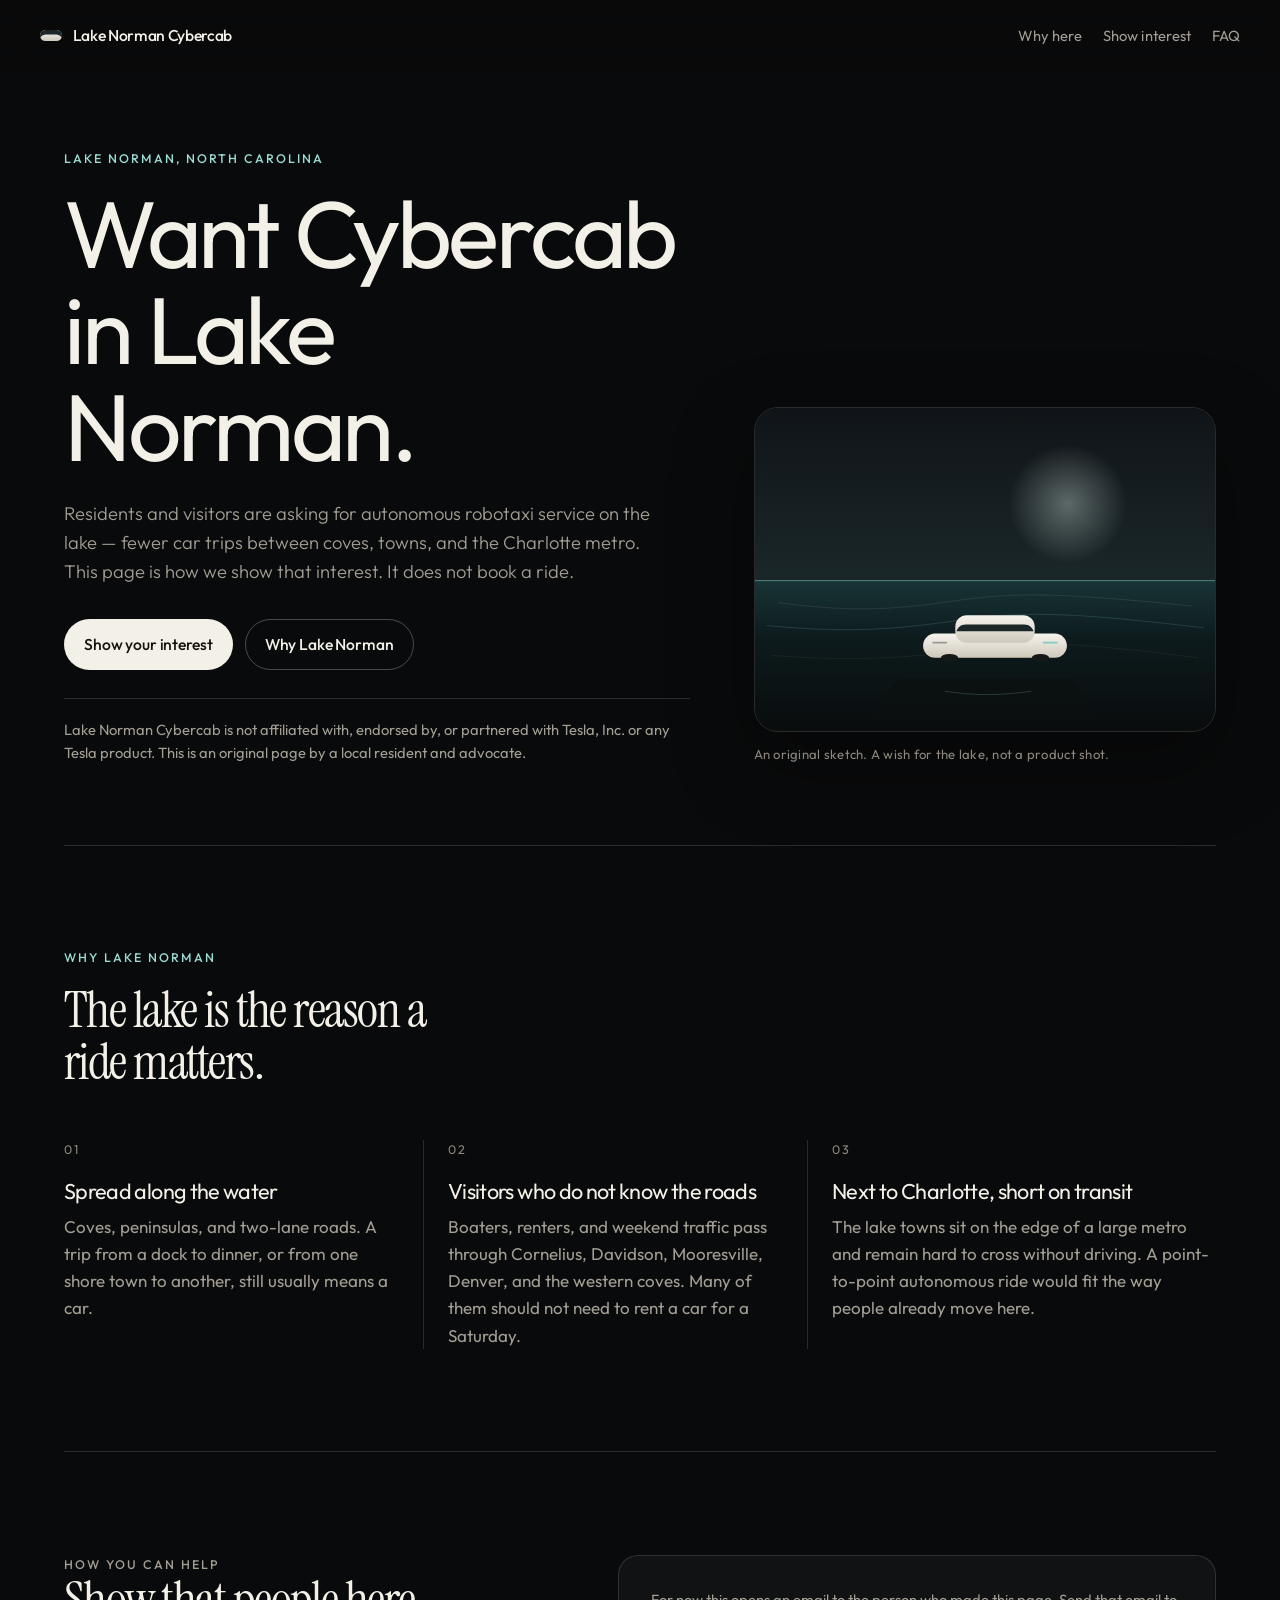
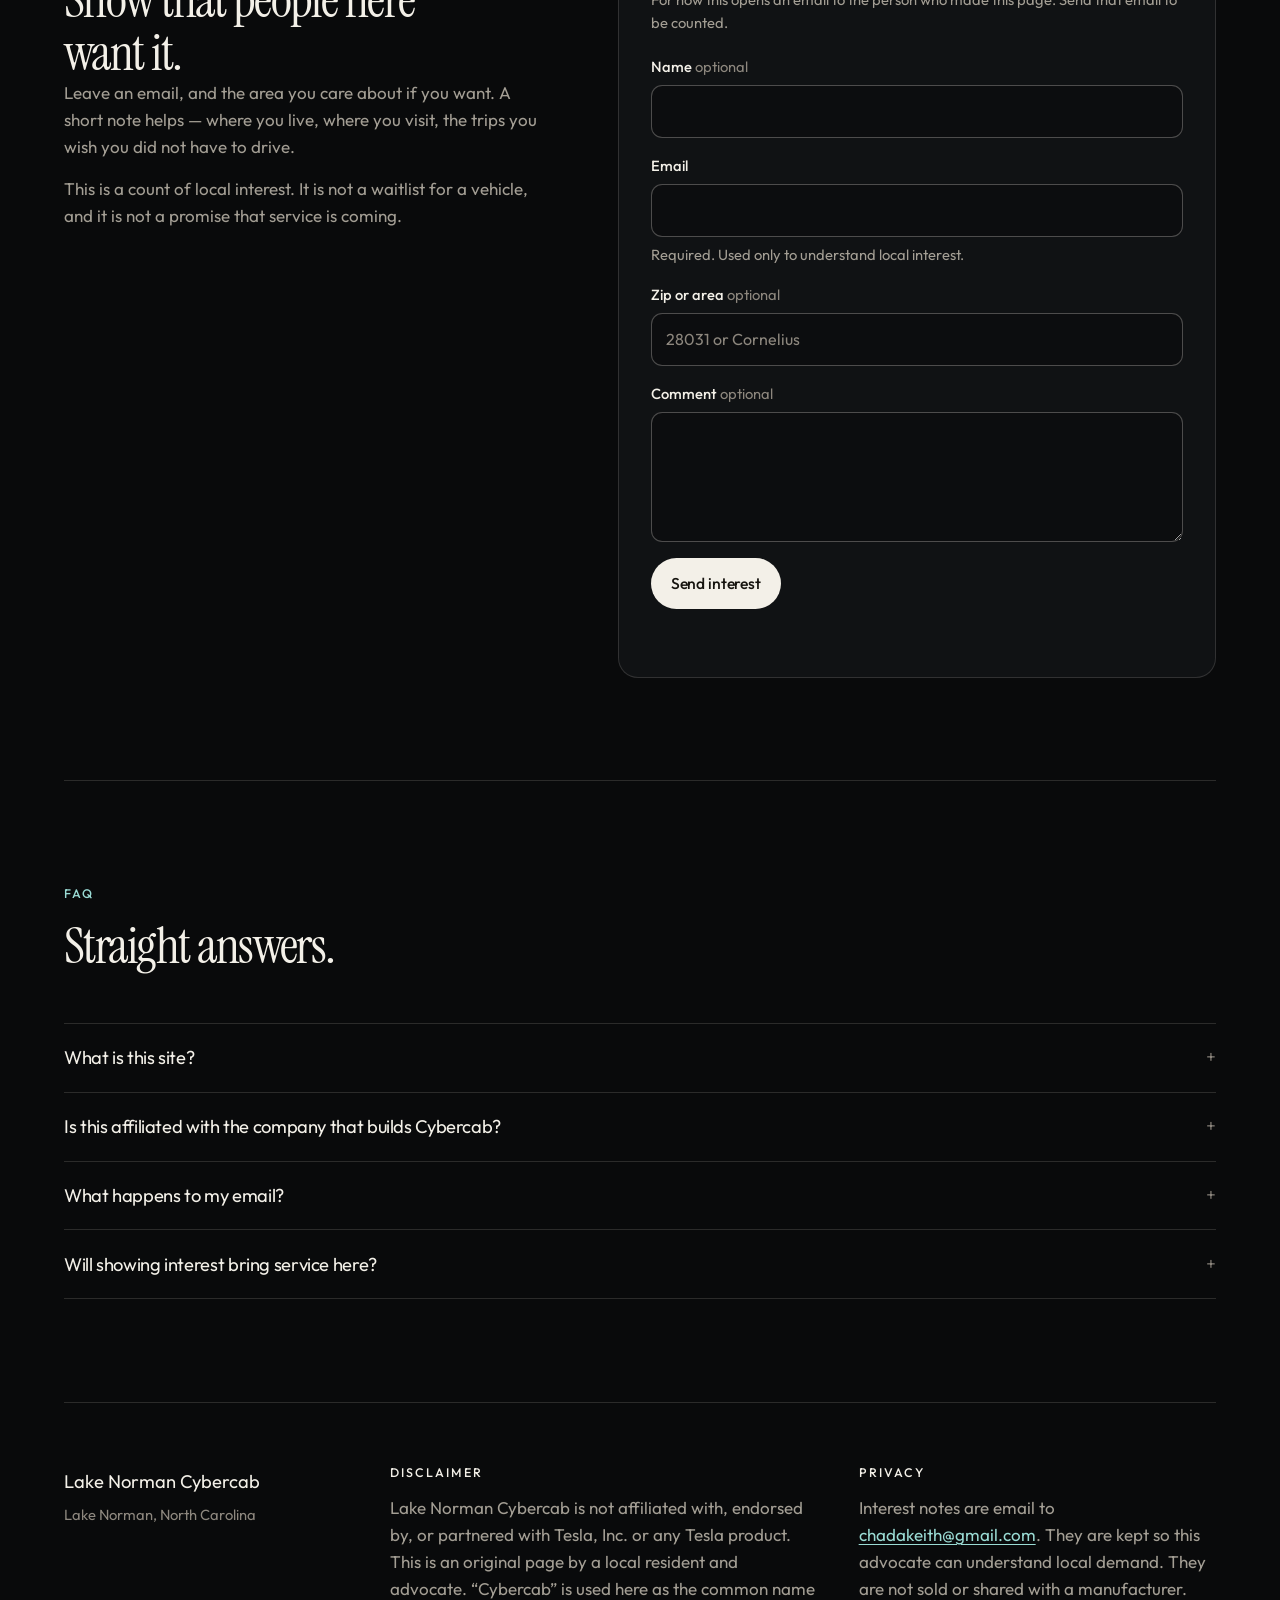
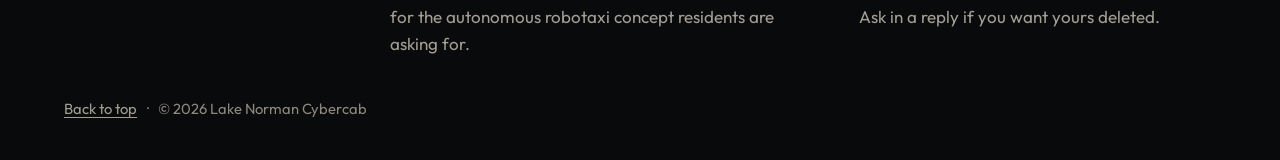
==== index.html @ 6faa44f6 "Add the Lake Norman Cybercab advocacy page. Static GitHub Pages site with a local interest form, mai" ====
<!DOCTYPE html>
<html lang="en">
  <head>
    <meta charset="utf-8" />
    <meta name="viewport" content="width=device-width, initial-scale=1" />
    <title>Lake Norman Cybercab — Want autonomous rides on the lake</title>
    <meta
      name="description"
      content="A personal advocacy page for Lake Norman, North Carolina. Residents and visitors can show interest in autonomous robotaxi service around the lake. Not a booking site."
    />
    <link rel="canonical" href="https://lakenormancybercab.com/" />
    <meta name="robots" content="index, follow" />
    <meta name="theme-color" content="#090a0b" />
    <meta name="color-scheme" content="dark" />
    <meta name="author" content="A Lake Norman resident" />

    <meta property="og:type" content="website" />
    <meta property="og:site_name" content="Lake Norman Cybercab" />
    <meta property="og:title" content="Lake Norman Cybercab — Want autonomous rides on the lake" />
    <meta
      property="og:description"
      content="Residents and visitors asking for Cybercab robotaxi service on Lake Norman. Show your interest. Not a booking site."
    />
    <meta property="og:url" content="https://lakenormancybercab.com/" />
    <meta property="og:locale" content="en_US" />

    <meta name="twitter:card" content="summary" />
    <meta name="twitter:title" content="Lake Norman Cybercab — Want autonomous rides on the lake" />
    <meta
      name="twitter:description"
      content="Residents and visitors asking for Cybercab robotaxi service on Lake Norman. Show your interest. Not a booking site."
    />

    <link rel="icon" href="favicon.svg" type="image/svg+xml" />
    <link rel="manifest" href="site.webmanifest" />

    <link rel="preconnect" href="https://fonts.googleapis.com" />
    <link rel="preconnect" href="https://fonts.gstatic.com" crossorigin />
    <link
      href="https://fonts.googleapis.com/css2?family=Instrument+Serif:ital@0;1&family=Outfit:wght@300;400;500;600&display=swap"
      rel="stylesheet"
    />
    <link rel="stylesheet" href="css/styles.css" />

    <script type="application/ld+json">
      {
        "@context": "https://schema.org",
        "@type": "WebSite",
        "name": "Lake Norman Cybercab",
        "url": "https://lakenormancybercab.com/",
        "description": "A personal advocacy page for residents and visitors who want autonomous robotaxi service on Lake Norman, North Carolina.",
        "inLanguage": "en"
      }
    </script>
  </head>
  <body>
    <a class="skip" href="#main">Skip to content</a>

    <header class="site-header">
      <a class="brand" href="#top">
        <span class="brand-mark" aria-hidden="true"></span>
        <span class="brand-text">Lake Norman Cybercab</span>
      </a>
      <nav class="site-nav" aria-label="Page">
        <a href="#why">Why here</a>
        <a href="#interest">Show interest</a>
        <a href="#faq">FAQ</a>
      </nav>
    </header>

    <main id="main">
      <section class="hero" id="top" aria-labelledby="hero-title">
        <div class="hero-copy">
          <p class="kicker">Lake Norman, North Carolina</p>
          <h1 id="hero-title">Want Cybercab in Lake Norman.</h1>
          <p class="lede">
            Residents and visitors are asking for autonomous robotaxi service on the lake —
            fewer car trips between coves, towns, and the Charlotte metro. This page is how
            we show that interest. It does not book a ride.
          </p>
          <div class="hero-actions">
            <a class="button button-primary" href="#interest">Show your interest</a>
            <a class="button button-ghost" href="#why">Why Lake Norman</a>
          </div>
          <p class="disclaimer" id="disclaimer">
            Lake Norman Cybercab is not affiliated with, endorsed by, or partnered with
            Tesla, Inc. or any Tesla product. This is an original page by a local resident
            and advocate.
          </p>
        </div>

        <figure class="hero-art">
          <svg viewBox="0 0 800 560" role="img" aria-labelledby="art-title art-desc">
            <title id="art-title">Abstract lake horizon with a generic rounded shuttle</title>
            <desc id="art-desc">
              Original geometric artwork: a dusk sky, a still lake, and a low rounded
              vehicle shape. Not a depiction of any production car.
            </desc>
            <defs>
              <linearGradient id="sky" x1="0" y1="0" x2="0" y2="1">
                <stop offset="0%" stop-color="#101418" />
                <stop offset="62%" stop-color="#1c2a2c" />
                <stop offset="100%" stop-color="#10181a" />
              </linearGradient>
              <linearGradient id="water" x1="0" y1="0" x2="0" y2="1">
                <stop offset="0%" stop-color="#173436" />
                <stop offset="40%" stop-color="#0d1a1c" />
                <stop offset="100%" stop-color="#090c0d" />
              </linearGradient>
              <radialGradient id="glow" cx="62%" cy="38%" r="42%">
                <stop offset="0%" stop-color="#e7f6f2" stop-opacity="0.34" />
                <stop offset="68%" stop-color="#e7f6f2" stop-opacity="0" />
              </radialGradient>
              <linearGradient id="pod" x1="0" y1="0" x2="0" y2="1">
                <stop offset="0%" stop-color="#f7f4ee" />
                <stop offset="100%" stop-color="#cfc8bb" />
              </linearGradient>
            </defs>
            <rect width="800" height="560" fill="url(#sky)" />
            <circle cx="500" cy="210" r="180" fill="url(#glow)" />
            <path d="M0 300h800v260H0z" fill="url(#water)" />
            <path d="M0 300h800" stroke="#9adbd4" stroke-opacity="0.7" stroke-width="1.25" />
            <path d="M40 338c120 16 190 14 300-2s180-16 420 8" fill="none" stroke="#f3f0e8" stroke-opacity="0.16" />
            <path d="M20 378c150 14 230 6 340-10s200-12 420 14" fill="none" stroke="#9adbd4" stroke-opacity="0.28" />
            <path d="M30 430c160 12 250 2 360-12s190-8 380 16" fill="none" stroke="#f3f0e8" stroke-opacity="0.1" />
            <path d="M250 470h300l48 70H202z" fill="#0c1011" opacity="0.9" />
            <g>
              <rect x="292" y="392" width="250" height="42" rx="21" fill="url(#pod)" />
              <rect x="348" y="360" width="138" height="48" rx="20" fill="url(#pod)" />
              <path d="M366 376h102c8 0 14 5 16 12h-134c2-7 8-12 16-12z" fill="#1b2628" />
              <rect x="308" y="406" width="26" height="3" rx="1.5" fill="#1b2628" opacity="0.4" />
              <rect x="500" y="406" width="26" height="3" rx="1.5" fill="#7dccc4" />
              <ellipse cx="338" cy="434" rx="15" ry="6.5" fill="#161817" />
              <ellipse cx="496" cy="434" rx="15" ry="6.5" fill="#161817" />
            </g>
            <path d="M330 492c46 8 100 8 150 0" fill="none" stroke="#9adbd4" stroke-opacity="0.35" />
          </svg>
          <figcaption>An original sketch. A wish for the lake, not a product shot.</figcaption>
        </figure>
      </section>

      <section class="why" id="why" aria-labelledby="why-title">
        <div class="section-intro">
          <p class="kicker">Why Lake Norman</p>
          <h2 id="why-title">The lake is the reason a ride matters.</h2>
        </div>
        <ol class="reasons">
          <li>
            <h3>Spread along the water</h3>
            <p>
              Coves, peninsulas, and two-lane roads. A trip from a dock to dinner, or from
              one shore town to another, still usually means a car.
            </p>
          </li>
          <li>
            <h3>Visitors who do not know the roads</h3>
            <p>
              Boaters, renters, and weekend traffic pass through Cornelius, Davidson,
              Mooresville, Denver, and the western coves. Many of them should not need to
              rent a car for a Saturday.
            </p>
          </li>
          <li>
            <h3>Next to Charlotte, short on transit</h3>
            <p>
              The lake towns sit on the edge of a large metro and remain hard to cross
              without driving. A point-to-point autonomous ride would fit the way people
              already move here.
            </p>
          </li>
        </ol>
      </section>

      <section class="interest" id="interest" aria-labelledby="interest-title">
        <div class="interest-copy">
          <p class="kicker">How you can help</p>
          <h2 id="interest-title">Show that people here want it.</h2>
          <p>
            Leave an email, and the area you care about if you want. A short note helps —
            where you live, where you visit, the trips you wish you did not have to drive.
          </p>
          <p>
            This is a count of local interest. It is not a waitlist for a vehicle, and it
            is not a promise that service is coming.
          </p>
        </div>

        <form id="interest-form" class="interest-form" method="post" enctype="text/plain" action="mailto:chadakeith@gmail.com?subject=Lake%20Norman%20Cybercab%20%E2%80%94%20interest" novalidate>
          <p class="form-note" id="form-note">
            For now this opens an email to the person who made this page. Send that email
            to be counted.
          </p>

          <div class="field">
            <label for="name">Name <span class="optional">optional</span></label>
            <input id="name" name="name" type="text" autocomplete="name" maxlength="120" />
          </div>

          <div class="field">
            <label for="email">Email</label>
            <input
              id="email"
              name="email"
              type="email"
              autocomplete="email"
              inputmode="email"
              required
              maxlength="200"
              aria-describedby="email-hint"
            />
            <p class="hint" id="email-hint">Required. Used only to understand local interest.</p>
          </div>

          <div class="field">
            <label for="area">Zip or area <span class="optional">optional</span></label>
            <input
              id="area"
              name="area"
              type="text"
              maxlength="80"
              placeholder="28031 or Cornelius"
            />
          </div>

          <div class="field">
            <label for="comment">Comment <span class="optional">optional</span></label>
            <textarea id="comment" name="comment" rows="4" maxlength="1000"></textarea>
          </div>

          <p class="hp">
            <label for="company">Company</label>
            <input id="company" name="_gotcha" type="text" tabindex="-1" autocomplete="off" />
          </p>

          <input type="hidden" name="_subject" value="Lake Norman Cybercab — interest" />

          <button class="button button-primary" type="submit">Send interest</button>
          <p class="form-status" id="form-status" role="status" aria-live="polite"></p>

          <noscript>
            <p class="form-note">
              JavaScript is off. Email
              <a href="mailto:chadakeith@gmail.com?subject=Lake%20Norman%20Cybercab%20%E2%80%94%20interest">chadakeith@gmail.com</a>
              with your name, area, and a short note.
            </p>
          </noscript>
        </form>
      </section>

      <section class="faq" id="faq" aria-labelledby="faq-title">
        <div class="section-intro">
          <p class="kicker">FAQ</p>
          <h2 id="faq-title">Straight answers.</h2>
        </div>
        <div class="faq-list">
          <details>
            <summary>What is this site?</summary>
            <p>
              A personal advocacy page. People who live around Lake Norman or visit it can
              say they want autonomous robotaxi service here. It is not a company, not a
              ride app, and not a way to reserve a vehicle.
            </p>
          </details>
          <details>
            <summary>Is this affiliated with the company that builds Cybercab?</summary>
            <p>
              No. Lake Norman Cybercab is not affiliated with, endorsed by, or partnered
              with Tesla, Inc. or any Tesla product. An individual resident made this page
              to gather local interest.
            </p>
          </details>
          <details>
            <summary>What happens to my email?</summary>
            <p>
              It goes to the person who published this page, at the address in the form, so
              they can see who wants service and send an occasional update. It is not sold,
              and it is not passed to a car company. Reply to that email if you want your
              note removed.
            </p>
          </details>
          <details>
            <summary>Will showing interest bring service here?</summary>
            <p>
              No one on this page can promise routes, dates, or vehicles. A visible count
              of residents and visitors is the useful thing this site can do.
            </p>
          </details>
        </div>
      </section>
    </main>

    <footer class="site-footer">
      <div class="footer-brand">
        <p class="brand-text">Lake Norman Cybercab</p>
        <p class="footer-place">Lake Norman, North Carolina</p>
      </div>
      <div class="footer-disclaimer">
        <h2>Disclaimer</h2>
        <p>
          Lake Norman Cybercab is not affiliated with, endorsed by, or partnered with
          Tesla, Inc. or any Tesla product. This is an original page by a local resident
          and advocate. “Cybercab” is used here as the common name for the autonomous
          robotaxi concept residents are asking for.
        </p>
      </div>
      <div class="footer-privacy">
        <h2>Privacy</h2>
        <p>
          Interest notes are email to
          <a href="mailto:chadakeith@gmail.com">chadakeith@gmail.com</a>. They are kept so
          this advocate can understand local demand. They are not sold or shared with a
          manufacturer. Ask in a reply if you want yours deleted.
        </p>
      </div>
      <p class="footer-meta">
        <a href="#top">Back to top</a>
        <span aria-hidden="true">·</span>
        <span>© 2026 Lake Norman Cybercab</span>
      </p>
    </footer>

    <script src="js/main.js"></script>
  </body>
</html>
---- css/styles.css ----
:root {
  --bg: #090a0b;
  --bg-elev: #101214;
  --ink: #f3f0e8;
  --muted: #a39e94;
  --faint: #8d877e;
  --line: rgba(243, 240, 232, 0.14);
  --line-strong: rgba(243, 240, 232, 0.28);
  --accent: #9adbd4;
  --danger: #f0b4a8;
  --header: 4.5rem;
  --content: 72rem;
  --serif: "Instrument Serif", "Iowan Old Style", Palatino, Georgia, serif;
  --sans: "Outfit", "Avenir Next", "Segoe UI", sans-serif;
  --shadow: 0 30px 80px rgba(0, 0, 0, 0.35);
}

*,
*::before,
*::after {
  box-sizing: border-box;
}

html {
  scroll-behavior: smooth;
}

body {
  margin: 0;
  background:
    radial-gradient(1200px 500px at 80% -10%, rgba(154, 219, 212, 0.08), transparent 55%),
    var(--bg);
  color: var(--ink);
  font-family: var(--sans);
  font-weight: 400;
  font-size: 1.0625rem;
  line-height: 1.6;
  text-rendering: optimizeLegibility;
}

img,
svg {
  display: block;
  max-width: 100%;
}

a {
  color: var(--accent);
  text-decoration-thickness: 1px;
  text-underline-offset: 0.18em;
}

a:hover {
  color: var(--ink);
}

:focus-visible {
  outline: 2px solid var(--ink);
  outline-offset: 3px;
}

.skip {
  position: absolute;
  left: 1rem;
  top: 0;
  transform: translateY(-120%);
  background: var(--ink);
  color: #14120e;
  padding: 0.6rem 0.9rem;
  z-index: 20;
  border-radius: 0 0 0.4rem 0.4rem;
  text-decoration: none;
}

.skip:focus {
  transform: none;
}

.site-header {
  position: sticky;
  top: 0;
  z-index: 10;
  display: flex;
  align-items: center;
  justify-content: space-between;
  gap: 1rem;
  min-height: var(--header);
  padding: 0.85rem clamp(1.25rem, 4vw, 2.5rem);
  background: rgba(9, 10, 11, 0.78);
  border-bottom: 1px solid transparent;
  backdrop-filter: blur(16px);
}

.site-header.is-stuck {
  border-bottom-color: var(--line);
}

.brand {
  display: inline-flex;
  align-items: center;
  gap: 0.7rem;
  color: var(--ink);
  text-decoration: none;
  font-weight: 500;
  letter-spacing: -0.02em;
}

.brand:hover {
  color: var(--ink);
}

.brand-mark {
  width: 1.35rem;
  height: 0.72rem;
  border-radius: 999px;
  background: linear-gradient(#f7f4ee, #cfc8bb);
  box-shadow: inset 0 0.28rem 0 #1b2628;
}

.brand-text {
  font-size: 0.98rem;
}

.site-nav {
  display: flex;
  gap: 1.25rem;
}

.site-nav a {
  color: var(--muted);
  text-decoration: none;
  font-size: 0.92rem;
  letter-spacing: 0.01em;
}

.site-nav a:hover,
.site-nav a:focus-visible {
  color: var(--ink);
}

main {
  width: min(var(--content), calc(100% - 2.5rem));
  margin: 0 auto;
}

.hero {
  display: grid;
  grid-template-columns: minmax(0, 1.15fr) minmax(16rem, 0.85fr);
  gap: clamp(2rem, 5vw, 4.5rem);
  align-items: end;
  padding: clamp(2.5rem, 6vw, 5.5rem) 0 clamp(3rem, 7vw, 5rem);
}

.kicker {
  margin: 0 0 1rem;
  color: var(--accent);
  font-size: 0.78rem;
  font-weight: 500;
  letter-spacing: 0.16em;
  text-transform: uppercase;
}

h1,
h2,
h3 {
  font-weight: 400;
  letter-spacing: -0.035em;
  line-height: 1.02;
}

h1 {
  margin: 0;
  font-size: clamp(3.3rem, 7.4vw, 6.4rem);
  max-width: 11ch;
}

h2 {
  margin: 0;
  font-family: var(--serif);
  font-size: clamp(2.1rem, 4vw, 3.4rem);
  font-weight: 400;
  letter-spacing: -0.03em;
  max-width: 16ch;
}

h3 {
  margin: 0 0 0.7rem;
  font-size: 1.35rem;
  letter-spacing: -0.03em;
}

.lede {
  max-width: 38rem;
  margin: 1.5rem 0 0;
  color: var(--muted);
  font-size: 1.15rem;
  font-weight: 300;
}

.hero-actions {
  display: flex;
  flex-wrap: wrap;
  gap: 0.75rem;
  margin-top: 2rem;
}

.button {
  display: inline-flex;
  align-items: center;
  justify-content: center;
  min-height: 3rem;
  padding: 0.75rem 1.2rem;
  border-radius: 999px;
  border: 1px solid transparent;
  font: inherit;
  font-size: 0.98rem;
  font-weight: 500;
  letter-spacing: -0.01em;
  text-decoration: none;
  cursor: pointer;
}

.button-primary {
  background: var(--ink);
  color: #16140f;
}

.button-primary:hover {
  background: #fff;
  color: #16140f;
}

.button-ghost {
  background: transparent;
  color: var(--ink);
  border-color: var(--line-strong);
}

.button-ghost:hover {
  border-color: var(--ink);
  color: var(--ink);
}

.disclaimer {
  max-width: 40rem;
  margin: 1.75rem 0 0;
  padding-top: 1.25rem;
  border-top: 1px solid var(--line);
  color: var(--muted);
  font-size: 0.92rem;
  line-height: 1.55;
}

.hero-art {
  margin: 0;
}

.hero-art svg {
  width: 100%;
  height: auto;
  border-radius: 1.5rem;
  border: 1px solid var(--line);
  box-shadow: var(--shadow);
}

.hero-art figcaption {
  margin-top: 0.75rem;
  color: var(--faint);
  font-size: 0.82rem;
  letter-spacing: 0.02em;
}

.why,
.faq {
  padding: clamp(3.5rem, 8vw, 6.5rem) 0;
  border-top: 1px solid var(--line);
}

.section-intro {
  margin-bottom: clamp(2rem, 4vw, 3.25rem);
}

.reasons {
  list-style: none;
  margin: 0;
  padding: 0;
  display: grid;
  grid-template-columns: repeat(3, minmax(0, 1fr));
  gap: 0;
  counter-reset: reason;
}

.reasons li {
  padding: 0 1.5rem 0 0;
  margin-right: 1.5rem;
  border-right: 1px solid var(--line);
}

.reasons li:last-child {
  border-right: 0;
  margin-right: 0;
  padding-right: 0;
}

.reasons li::before {
  counter-increment: reason;
  content: counter(reason, decimal-leading-zero);
  display: block;
  margin-bottom: 1.25rem;
  color: var(--faint);
  font-size: 0.78rem;
  letter-spacing: 0.14em;
}

.reasons p,
.interest-copy p,
.faq-list p,
.footer-privacy p,
.footer-disclaimer p {
  margin: 0;
  color: var(--muted);
}

.interest-copy p + p,
.faq-list p,
.footer-disclaimer p,
.footer-privacy p {
  margin-top: 0.9rem;
}

.interest {
  display: grid;
  grid-template-columns: minmax(0, 0.9fr) minmax(0, 1.1fr);
  gap: clamp(2rem, 5vw, 4rem);
  align-items: start;
  padding: clamp(3.5rem, 8vw, 6.5rem) 0;
  border-top: 1px solid var(--line);
}

.interest-form {
  background: var(--bg-elev);
  border: 1px solid var(--line);
  border-radius: 1.25rem;
  padding: clamp(1.25rem, 3vw, 2rem);
}

.form-note,
.hint,
.form-status {
  color: var(--muted);
  font-size: 0.92rem;
}

.form-note {
  margin: 0 0 1.25rem;
}

.field {
  display: flex;
  flex-direction: column;
  gap: 0.4rem;
  margin-bottom: 1rem;
}

.field label {
  font-size: 0.92rem;
  font-weight: 500;
}

.optional {
  color: var(--faint);
  font-weight: 400;
}

.hint {
  margin: 0;
}

input,
textarea {
  width: 100%;
  border: 1px solid var(--line-strong);
  background: #0c0d0f;
  color: var(--ink);
  border-radius: 0.7rem;
  padding: 0.8rem 0.9rem;
  font: inherit;
  font-size: 1rem;
}

textarea {
  resize: vertical;
  min-height: 7rem;
}

input::placeholder {
  color: var(--faint);
}

input:focus-visible,
textarea:focus-visible {
  outline: 2px solid var(--accent);
  outline-offset: 1px;
  border-color: transparent;
}

.was-validated input:invalid {
  border-color: var(--danger);
}

.form-status {
  min-height: 1.4rem;
  margin: 0.85rem 0 0;
}

.form-status.is-error {
  color: var(--danger);
}

.hp {
  position: absolute;
  left: -9999px;
  width: 1px;
  height: 1px;
  overflow: hidden;
}

.faq-list {
  border-top: 1px solid var(--line);
}

.faq-list details {
  border-bottom: 1px solid var(--line);
}

.faq-list summary {
  cursor: pointer;
  list-style: none;
  padding: 1.2rem 2rem 1.2rem 0;
  font-size: 1.15rem;
  letter-spacing: -0.02em;
  position: relative;
}

.faq-list summary::-webkit-details-marker {
  display: none;
}

.faq-list summary::after {
  content: "+";
  position: absolute;
  right: 0;
  top: 1.15rem;
  color: var(--faint);
  font-weight: 300;
}

.faq-list details[open] summary::after {
  content: "–";
}

.faq-list details p {
  max-width: 44rem;
  padding-bottom: 1.25rem;
}

.site-footer {
  width: min(var(--content), calc(100% - 2.5rem));
  margin: 0 auto;
  padding: clamp(2.5rem, 6vw, 4rem) 0 2.5rem;
  border-top: 1px solid var(--line);
  display: grid;
  grid-template-columns: 0.8fr 1.2fr 1fr;
  gap: 2rem 2.5rem;
}

.footer-brand .brand-text {
  margin: 0;
  font-size: 1.15rem;
}

.footer-place,
.footer-meta {
  color: var(--faint);
  font-size: 0.92rem;
}

.footer-place {
  margin: 0.4rem 0 0;
}

.footer-disclaimer h2,
.footer-privacy h2 {
  font-family: var(--sans);
  font-size: 0.78rem;
  font-weight: 500;
  letter-spacing: 0.16em;
  text-transform: uppercase;
  color: var(--ink);
  margin: 0 0 0.75rem;
  max-width: none;
}

.footer-meta {
  grid-column: 1 / -1;
  display: flex;
  flex-wrap: wrap;
  gap: 0.6rem;
  margin: 0;
  padding-top: 0.5rem;
}

.footer-meta a {
  color: var(--muted);
}

.page-404 {
  min-height: 100vh;
  display: grid;
  place-items: center;
  padding: 2rem;
  text-align: left;
}

.page-404 main {
  width: min(36rem, 100%);
}

.page-404 h1 {
  font-size: clamp(3rem, 8vw, 5rem);
  max-width: none;
}

.page-404 p {
  color: var(--muted);
}

@media (max-width: 860px) {
  main,
  .site-footer {
    width: min(var(--content), calc(100% - 2rem));
  }

  .hero,
  .interest,
  .reasons,
  .site-footer {
    grid-template-columns: 1fr;
  }

  .reasons li {
    margin: 0;
    padding: 0 0 1.5rem;
    border-right: 0;
    border-bottom: 1px solid var(--line);
  }

  .reasons li:last-child {
    border-bottom: 0;
    padding-bottom: 0;
  }

  h1 {
    max-width: 12ch;
  }

  .hero {
    align-items: start;
    padding-top: 1.5rem;
  }
}

@media (max-width: 640px) {
  .site-header {
    align-items: flex-start;
    flex-direction: column;
    padding-top: 0.9rem;
    padding-bottom: 0.9rem;
  }

  .site-nav {
    gap: 1rem;
  }

  .hero-actions,
  .button {
    width: 100%;
  }
}

@media (prefers-reduced-motion: reduce) {
  html {
    scroll-behavior: auto;
  }

  *,
  *::before,
  *::after {
    transition: none !important;
    animation: none !important;
  }
}
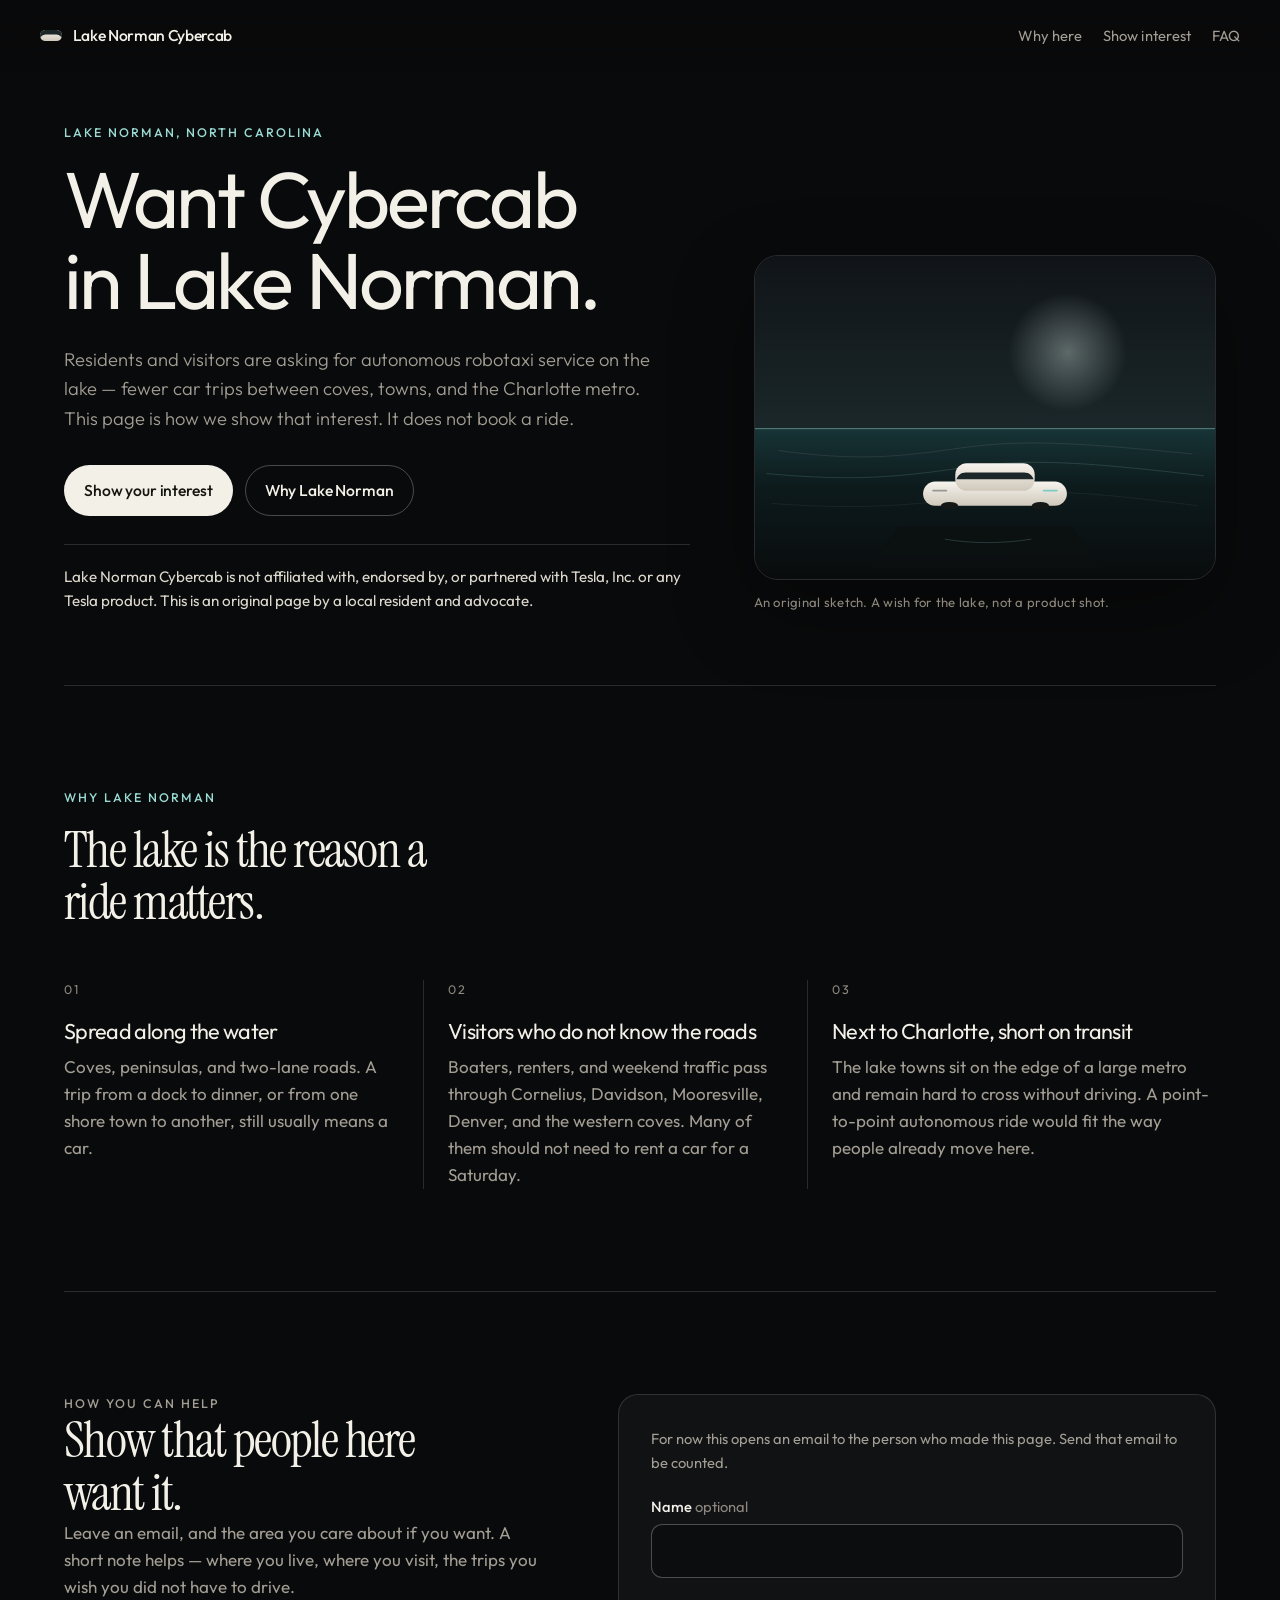
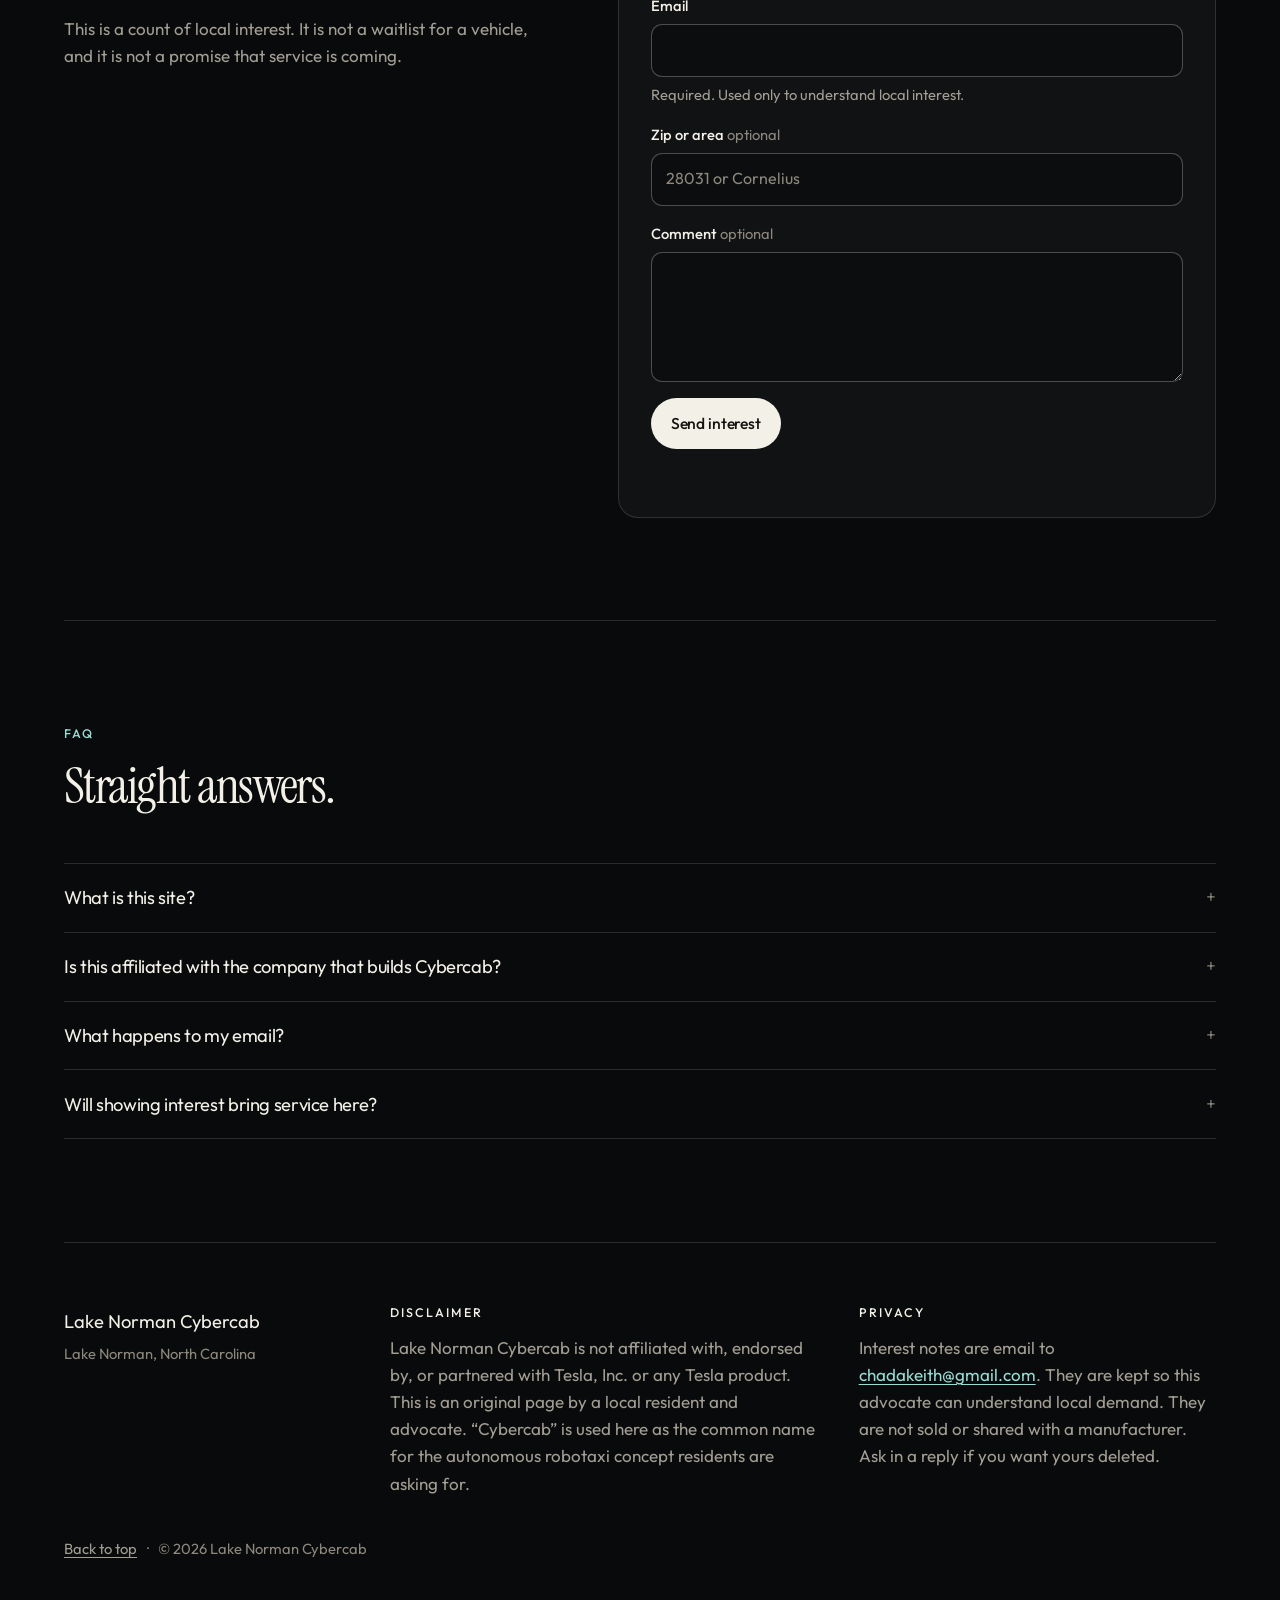
==== commit 3040c99b: "Keep the disclaimer on the first screen and document the Pages click. The headline now breaks on two" ====
--- a/index.html
+++ b/index.html
@@ -72,7 +72,7 @@
       <section class="hero" id="top" aria-labelledby="hero-title">
         <div class="hero-copy">
           <p class="kicker">Lake Norman, North Carolina</p>
-          <h1 id="hero-title">Want Cybercab in Lake Norman.</h1>
+          <h1 id="hero-title">Want Cybercab<br /> in Lake Norman.</h1>
           <p class="lede">
             Residents and visitors are asking for autonomous robotaxi service on the lake —
             fewer car trips between coves, towns, and the Charlotte metro. This page is how
--- a/css/styles.css
+++ b/css/styles.css
@@ -148,7 +148,7 @@
   grid-template-columns: minmax(0, 1.15fr) minmax(16rem, 0.85fr);
   gap: clamp(2rem, 5vw, 4.5rem);
   align-items: end;
-  padding: clamp(2.5rem, 6vw, 5.5rem) 0 clamp(3rem, 7vw, 5rem);
+  padding: clamp(1.75rem, 4vw, 3.25rem) 0 clamp(2.5rem, 6vw, 4.5rem);
 }
 
 .kicker {
@@ -170,8 +170,8 @@
 
 h1 {
   margin: 0;
-  font-size: clamp(3.3rem, 7.4vw, 6.4rem);
-  max-width: 11ch;
+  font-size: clamp(2.85rem, 6.2vw, 5.6rem);
+  max-width: 12em;
 }
 
 h2 {
@@ -246,8 +246,8 @@
   margin: 1.75rem 0 0;
   padding-top: 1.25rem;
   border-top: 1px solid var(--line);
-  color: var(--muted);
-  font-size: 0.92rem;
+  color: #ddd8ce;
+  font-size: 0.95rem;
   line-height: 1.55;
 }
 
@@ -560,10 +560,6 @@
     padding-bottom: 0;
   }
 
-  h1 {
-    max-width: 12ch;
-  }
-
   .hero {
     align-items: start;
     padding-top: 1.5rem;
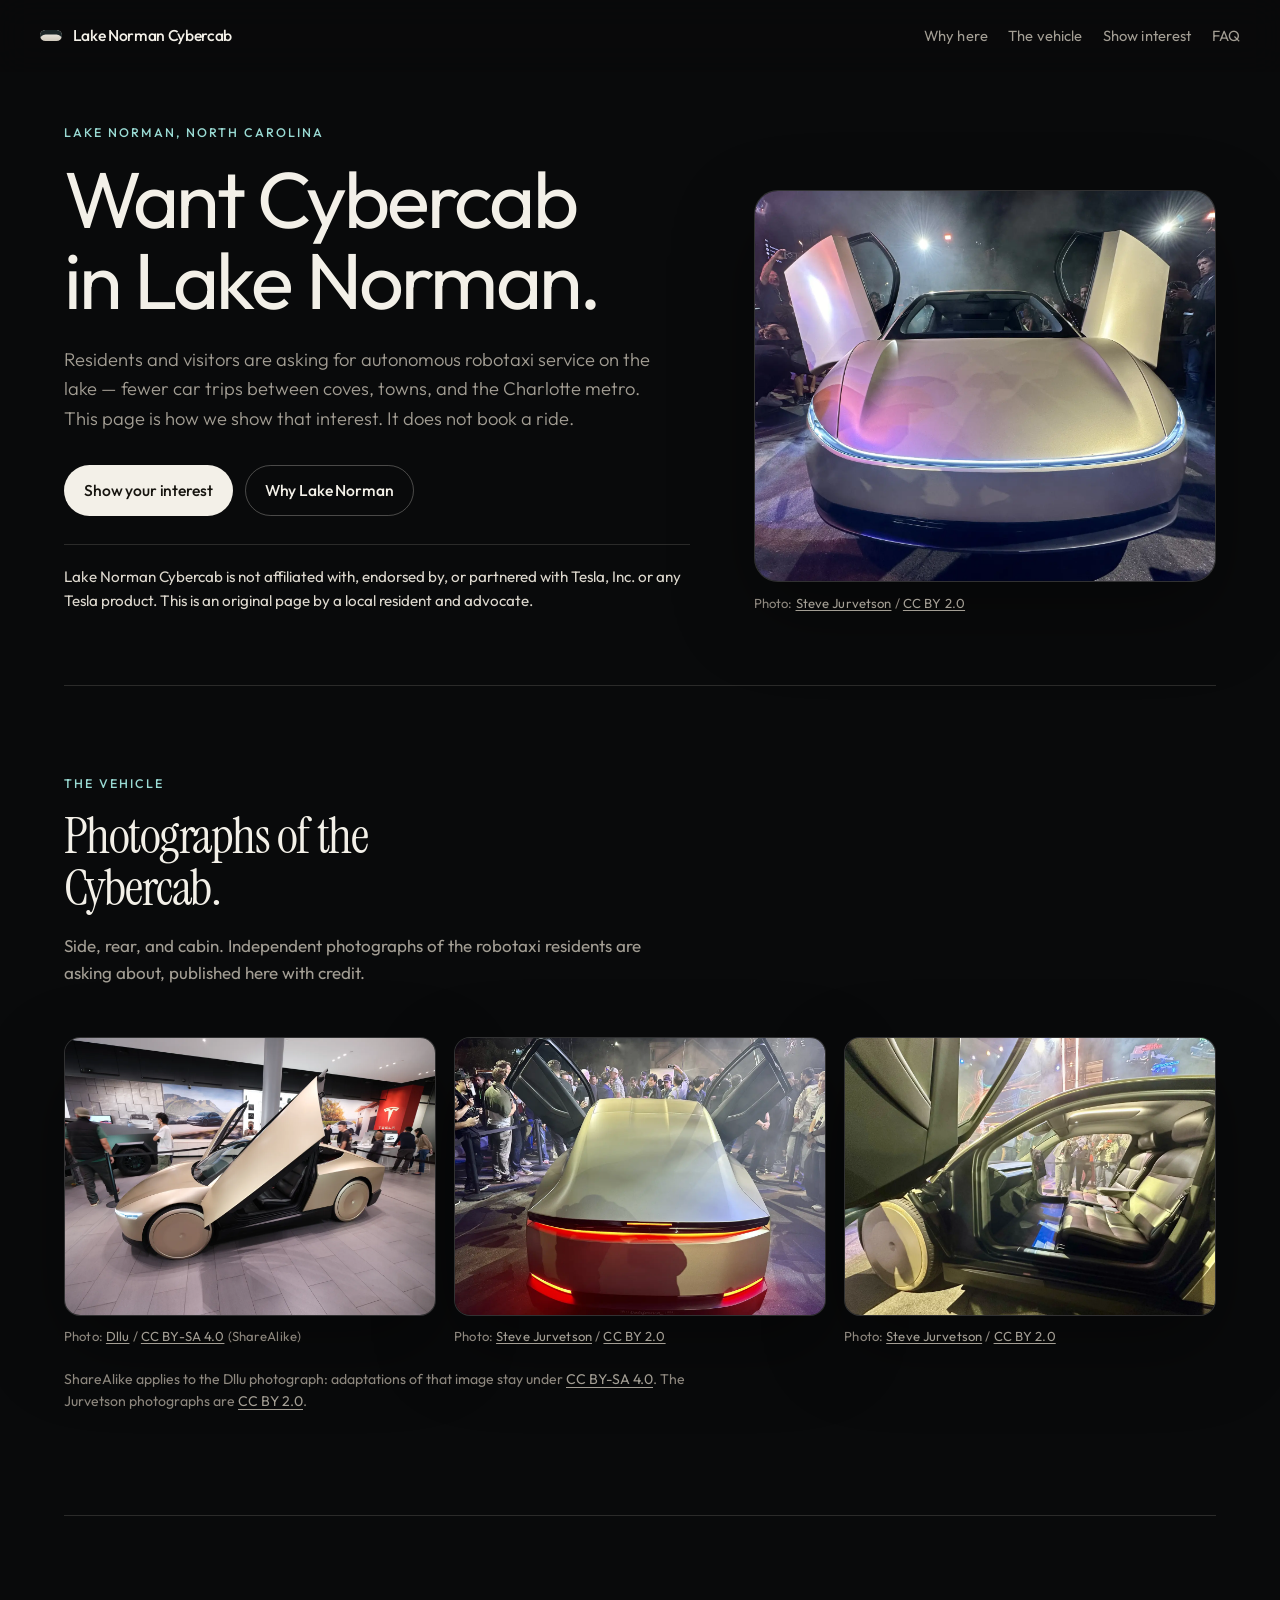
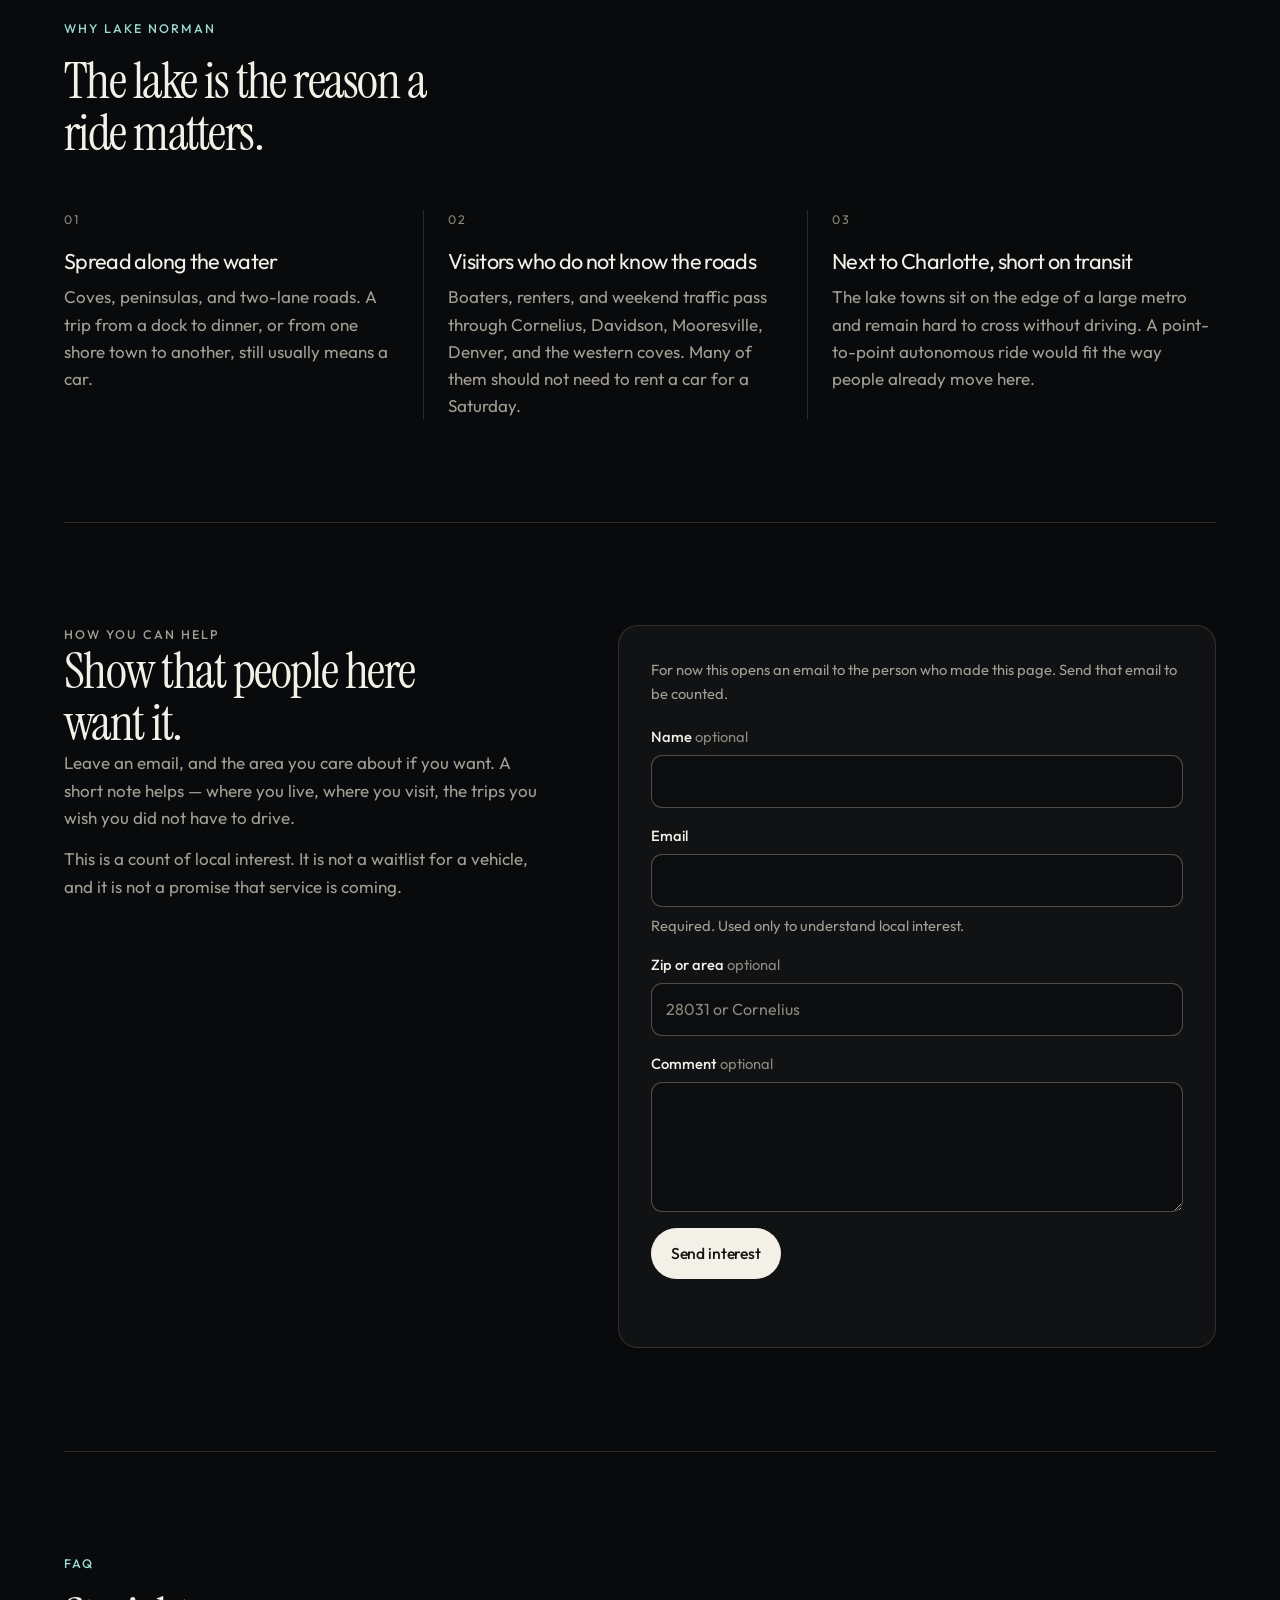
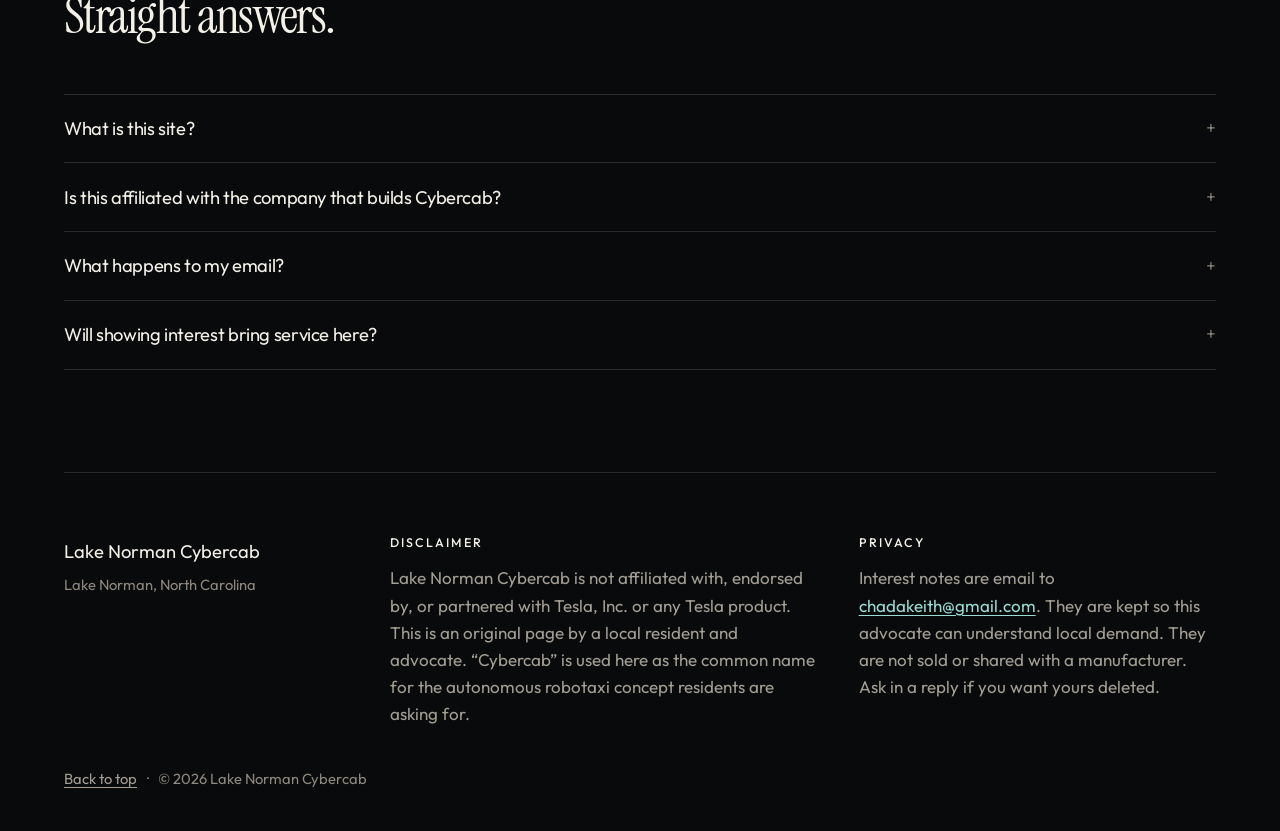
==== commit e0efc4ab: "Replace the hero sketch with credited Cybercab photographs. Use optimized Wikimedia Commons photos i" ====
--- a/index.html
+++ b/index.html
@@ -23,16 +23,36 @@
     />
     <meta property="og:url" content="https://lakenormancybercab.com/" />
     <meta property="og:locale" content="en_US" />
-
-    <meta name="twitter:card" content="summary" />
+    <meta
+      property="og:image"
+      content="https://chadakeith.github.io/lake-norman-cybercab/images/og-cybercab.jpg"
+    />
+    <meta property="og:image:type" content="image/jpeg" />
+    <meta property="og:image:width" content="1200" />
+    <meta property="og:image:height" content="630" />
+    <meta
+      property="og:image:alt"
+      content="Front view of a Cybercab at night, a low two-seat robotaxi with a light bar and a glass canopy."
+    />
+
+    <meta name="twitter:card" content="summary_large_image" />
     <meta name="twitter:title" content="Lake Norman Cybercab — Want autonomous rides on the lake" />
     <meta
       name="twitter:description"
       content="Residents and visitors asking for Cybercab robotaxi service on Lake Norman. Show your interest. Not a booking site."
     />
+    <meta
+      name="twitter:image"
+      content="https://chadakeith.github.io/lake-norman-cybercab/images/og-cybercab.jpg"
+    />
+    <meta
+      name="twitter:image:alt"
+      content="Front view of a Cybercab at night, a low two-seat robotaxi with a light bar and a glass canopy."
+    />
 
     <link rel="icon" href="favicon.svg" type="image/svg+xml" />
     <link rel="manifest" href="site.webmanifest" />
+    <link rel="preload" as="image" href="images/cybercab-front.webp" type="image/webp" fetchpriority="high" />
 
     <link rel="preconnect" href="https://fonts.googleapis.com" />
     <link rel="preconnect" href="https://fonts.gstatic.com" crossorigin />
@@ -63,6 +83,7 @@
       </a>
       <nav class="site-nav" aria-label="Page">
         <a href="#why">Why here</a>
+        <a href="#vehicle">The vehicle</a>
         <a href="#interest">Show interest</a>
         <a href="#faq">FAQ</a>
       </nav>
@@ -90,53 +111,95 @@
         </div>
 
         <figure class="hero-art">
-          <svg viewBox="0 0 800 560" role="img" aria-labelledby="art-title art-desc">
-            <title id="art-title">Abstract lake horizon with a generic rounded shuttle</title>
-            <desc id="art-desc">
-              Original geometric artwork: a dusk sky, a still lake, and a low rounded
-              vehicle shape. Not a depiction of any production car.
-            </desc>
-            <defs>
-              <linearGradient id="sky" x1="0" y1="0" x2="0" y2="1">
-                <stop offset="0%" stop-color="#101418" />
-                <stop offset="62%" stop-color="#1c2a2c" />
-                <stop offset="100%" stop-color="#10181a" />
-              </linearGradient>
-              <linearGradient id="water" x1="0" y1="0" x2="0" y2="1">
-                <stop offset="0%" stop-color="#173436" />
-                <stop offset="40%" stop-color="#0d1a1c" />
-                <stop offset="100%" stop-color="#090c0d" />
-              </linearGradient>
-              <radialGradient id="glow" cx="62%" cy="38%" r="42%">
-                <stop offset="0%" stop-color="#e7f6f2" stop-opacity="0.34" />
-                <stop offset="68%" stop-color="#e7f6f2" stop-opacity="0" />
-              </radialGradient>
-              <linearGradient id="pod" x1="0" y1="0" x2="0" y2="1">
-                <stop offset="0%" stop-color="#f7f4ee" />
-                <stop offset="100%" stop-color="#cfc8bb" />
-              </linearGradient>
-            </defs>
-            <rect width="800" height="560" fill="url(#sky)" />
-            <circle cx="500" cy="210" r="180" fill="url(#glow)" />
-            <path d="M0 300h800v260H0z" fill="url(#water)" />
-            <path d="M0 300h800" stroke="#9adbd4" stroke-opacity="0.7" stroke-width="1.25" />
-            <path d="M40 338c120 16 190 14 300-2s180-16 420 8" fill="none" stroke="#f3f0e8" stroke-opacity="0.16" />
-            <path d="M20 378c150 14 230 6 340-10s200-12 420 14" fill="none" stroke="#9adbd4" stroke-opacity="0.28" />
-            <path d="M30 430c160 12 250 2 360-12s190-8 380 16" fill="none" stroke="#f3f0e8" stroke-opacity="0.1" />
-            <path d="M250 470h300l48 70H202z" fill="#0c1011" opacity="0.9" />
-            <g>
-              <rect x="292" y="392" width="250" height="42" rx="21" fill="url(#pod)" />
-              <rect x="348" y="360" width="138" height="48" rx="20" fill="url(#pod)" />
-              <path d="M366 376h102c8 0 14 5 16 12h-134c2-7 8-12 16-12z" fill="#1b2628" />
-              <rect x="308" y="406" width="26" height="3" rx="1.5" fill="#1b2628" opacity="0.4" />
-              <rect x="500" y="406" width="26" height="3" rx="1.5" fill="#7dccc4" />
-              <ellipse cx="338" cy="434" rx="15" ry="6.5" fill="#161817" />
-              <ellipse cx="496" cy="434" rx="15" ry="6.5" fill="#161817" />
-            </g>
-            <path d="M330 492c46 8 100 8 150 0" fill="none" stroke="#9adbd4" stroke-opacity="0.35" />
-          </svg>
-          <figcaption>An original sketch. A wish for the lake, not a product shot.</figcaption>
+          <img
+            src="images/cybercab-front.webp"
+            width="1600"
+            height="1356"
+            alt="Front view of a silver Cybercab at night, with a light bar across the nose and a broad glass canopy."
+            fetchpriority="high"
+            decoding="async"
+          />
+          <figcaption>
+            Photo:
+            <a href="https://commons.wikimedia.org/wiki/File:Front_of_the_Tesla_Cybercab.jpg">Steve Jurvetson</a>
+            /
+            <a href="https://creativecommons.org/licenses/by/2.0/" rel="license">CC BY 2.0</a>
+          </figcaption>
         </figure>
+      </section>
+
+      <section class="vehicle" id="vehicle" aria-labelledby="vehicle-title">
+        <div class="section-intro">
+          <p class="kicker">The vehicle</p>
+          <h2 id="vehicle-title">Photographs of the Cybercab.</h2>
+          <p class="section-note">
+            Side, rear, and cabin. Independent photographs of the robotaxi residents are
+            asking about, published here with credit.
+          </p>
+        </div>
+        <ul class="photo-strip">
+          <li>
+            <figure>
+              <img
+                src="images/cybercab-oblique.webp"
+                width="1400"
+                height="1050"
+                alt="Three-quarter view of a silver Cybercab parked outdoors, with a broad glass canopy and a smooth body."
+                loading="lazy"
+                decoding="async"
+              />
+              <figcaption>
+                Photo:
+                <a href="https://commons.wikimedia.org/wiki/File:Tesla_Cybercab_at_Santana_Row_oblique_view_dllu.jpg">Dllu</a>
+                /
+                <a href="https://creativecommons.org/licenses/by-sa/4.0/" rel="license">CC BY-SA 4.0</a>
+                (ShareAlike)
+              </figcaption>
+            </figure>
+          </li>
+          <li>
+            <figure>
+              <img
+                src="images/cybercab-rear.webp"
+                width="1400"
+                height="1168"
+                alt="Rear view of a silver Cybercab, with a full-width light bar across the back."
+                loading="lazy"
+                decoding="async"
+              />
+              <figcaption>
+                Photo:
+                <a href="https://commons.wikimedia.org/wiki/File:Rear_of_the_Tesla_Cybercab.jpg">Steve Jurvetson</a>
+                /
+                <a href="https://creativecommons.org/licenses/by/2.0/" rel="license">CC BY 2.0</a>
+              </figcaption>
+            </figure>
+          </li>
+          <li>
+            <figure>
+              <img
+                src="images/cybercab-interior.webp"
+                width="1400"
+                height="1050"
+                alt="Cabin of a Cybercab, with two light-colored seats, no steering wheel, and a wide screen across the front."
+                loading="lazy"
+                decoding="async"
+              />
+              <figcaption>
+                Photo:
+                <a href="https://commons.wikimedia.org/wiki/File:Inside_the_Tesla_Cybercab.jpg">Steve Jurvetson</a>
+                /
+                <a href="https://creativecommons.org/licenses/by/2.0/" rel="license">CC BY 2.0</a>
+              </figcaption>
+            </figure>
+          </li>
+        </ul>
+        <p class="photo-license">
+          ShareAlike applies to the Dllu photograph: adaptations of that image stay under
+          <a href="https://creativecommons.org/licenses/by-sa/4.0/" rel="license">CC BY-SA 4.0</a>.
+          The Jurvetson photographs are
+          <a href="https://creativecommons.org/licenses/by/2.0/" rel="license">CC BY 2.0</a>.
+        </p>
       </section>
 
       <section class="why" id="why" aria-labelledby="why-title">
--- a/css/styles.css
+++ b/css/styles.css
@@ -255,19 +255,70 @@
   margin: 0;
 }
 
-.hero-art svg {
+.hero-art img,
+.photo-strip img {
   width: 100%;
   height: auto;
-  border-radius: 1.5rem;
+  background: #101214;
   border: 1px solid var(--line);
   box-shadow: var(--shadow);
-}
-
-.hero-art figcaption {
-  margin-top: 0.75rem;
+  object-fit: cover;
+}
+
+.hero-art img {
+  border-radius: 1.5rem;
+  aspect-ratio: 1600 / 1356;
+}
+
+.hero-art figcaption,
+.photo-strip figcaption {
+  margin-top: 0.7rem;
   color: var(--faint);
   font-size: 0.82rem;
-  letter-spacing: 0.02em;
+  letter-spacing: 0.01em;
+  line-height: 1.45;
+}
+
+.hero-art figcaption a,
+.photo-strip figcaption a,
+.photo-license a {
+  color: var(--muted);
+}
+
+.vehicle {
+  padding: clamp(3rem, 7vw, 5.5rem) 0 clamp(3.5rem, 8vw, 6.5rem);
+  border-top: 1px solid var(--line);
+}
+
+.section-note {
+  max-width: 38rem;
+  margin: 1.1rem 0 0;
+  color: var(--muted);
+}
+
+.photo-strip {
+  list-style: none;
+  margin: 0;
+  padding: 0;
+  display: grid;
+  grid-template-columns: repeat(3, minmax(0, 1fr));
+  gap: 1.15rem;
+}
+
+.photo-strip figure {
+  margin: 0;
+}
+
+.photo-strip img {
+  border-radius: 1rem;
+  aspect-ratio: 4 / 3;
+}
+
+.photo-license {
+  max-width: 42rem;
+  margin: 1.35rem 0 0;
+  color: var(--faint);
+  font-size: 0.88rem;
 }
 
 .why,
@@ -544,6 +595,7 @@
   .hero,
   .interest,
   .reasons,
+  .photo-strip,
   .site-footer {
     grid-template-columns: 1fr;
   }
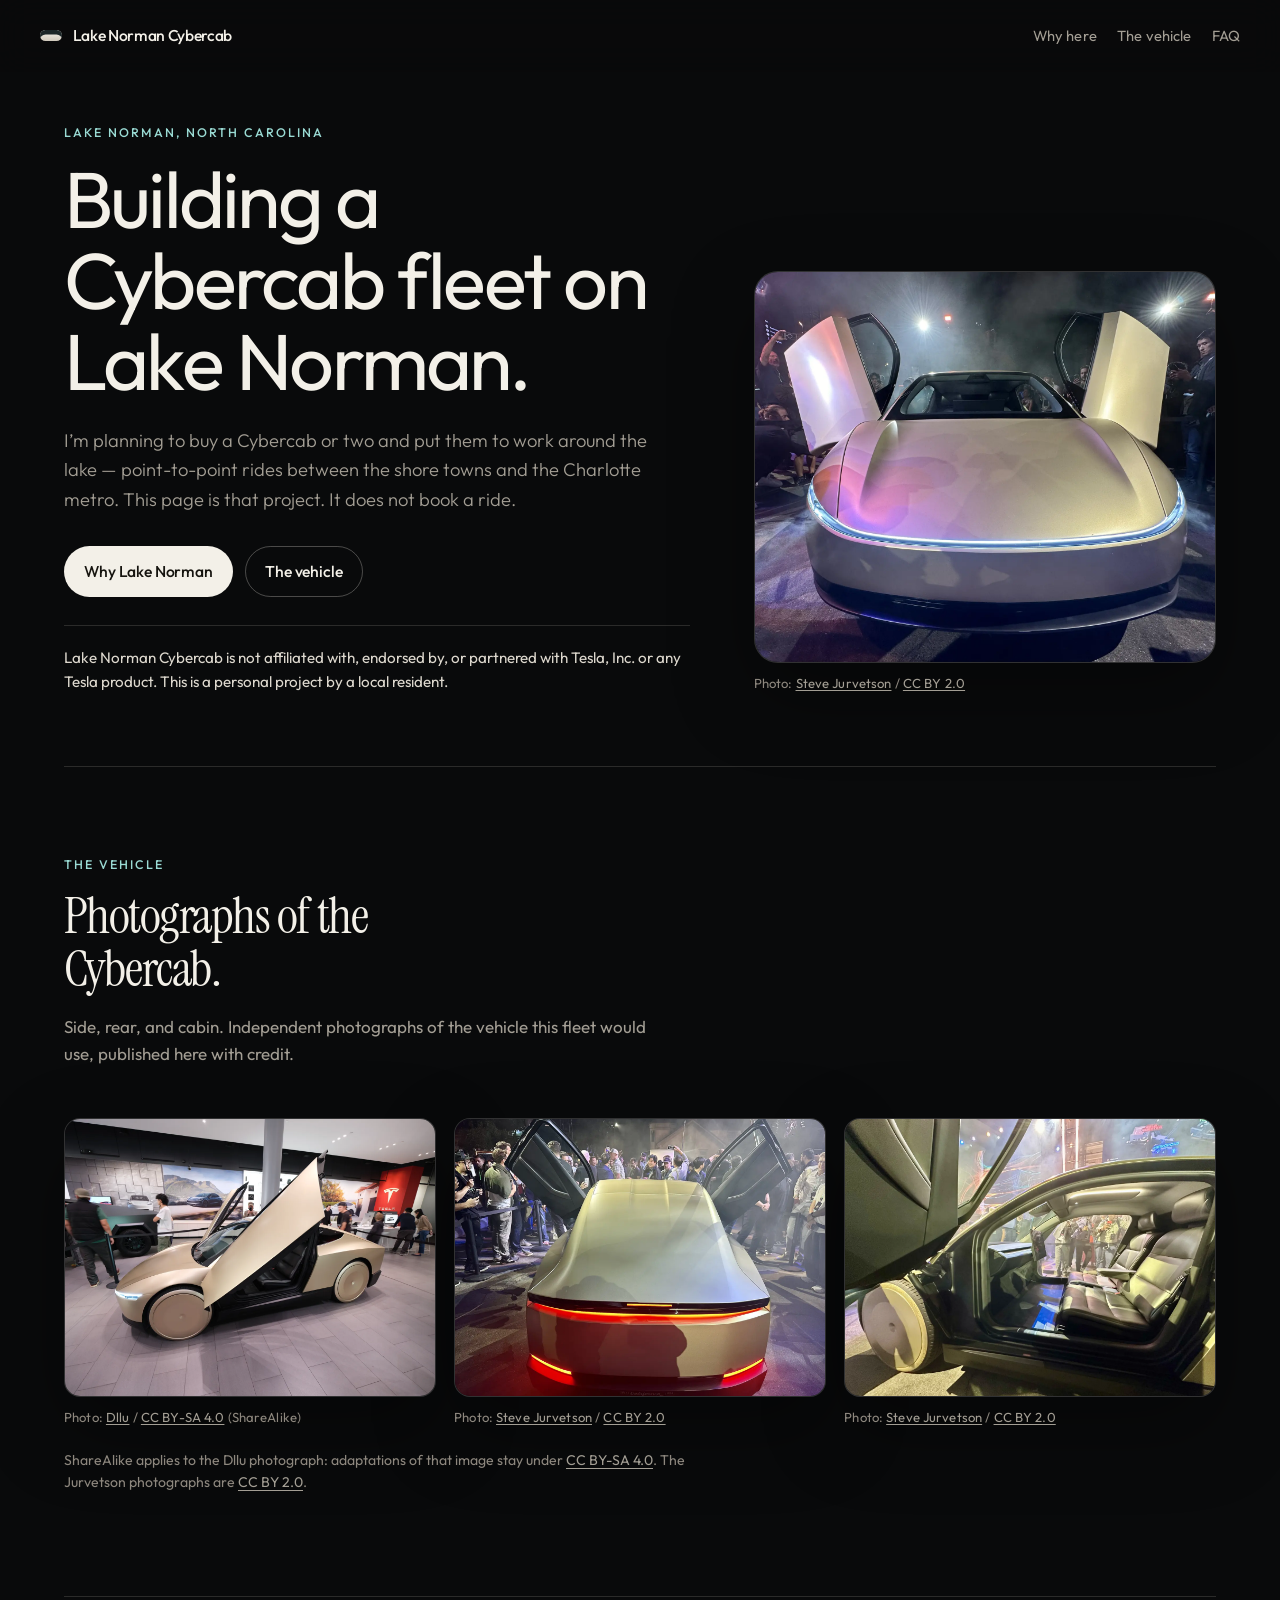
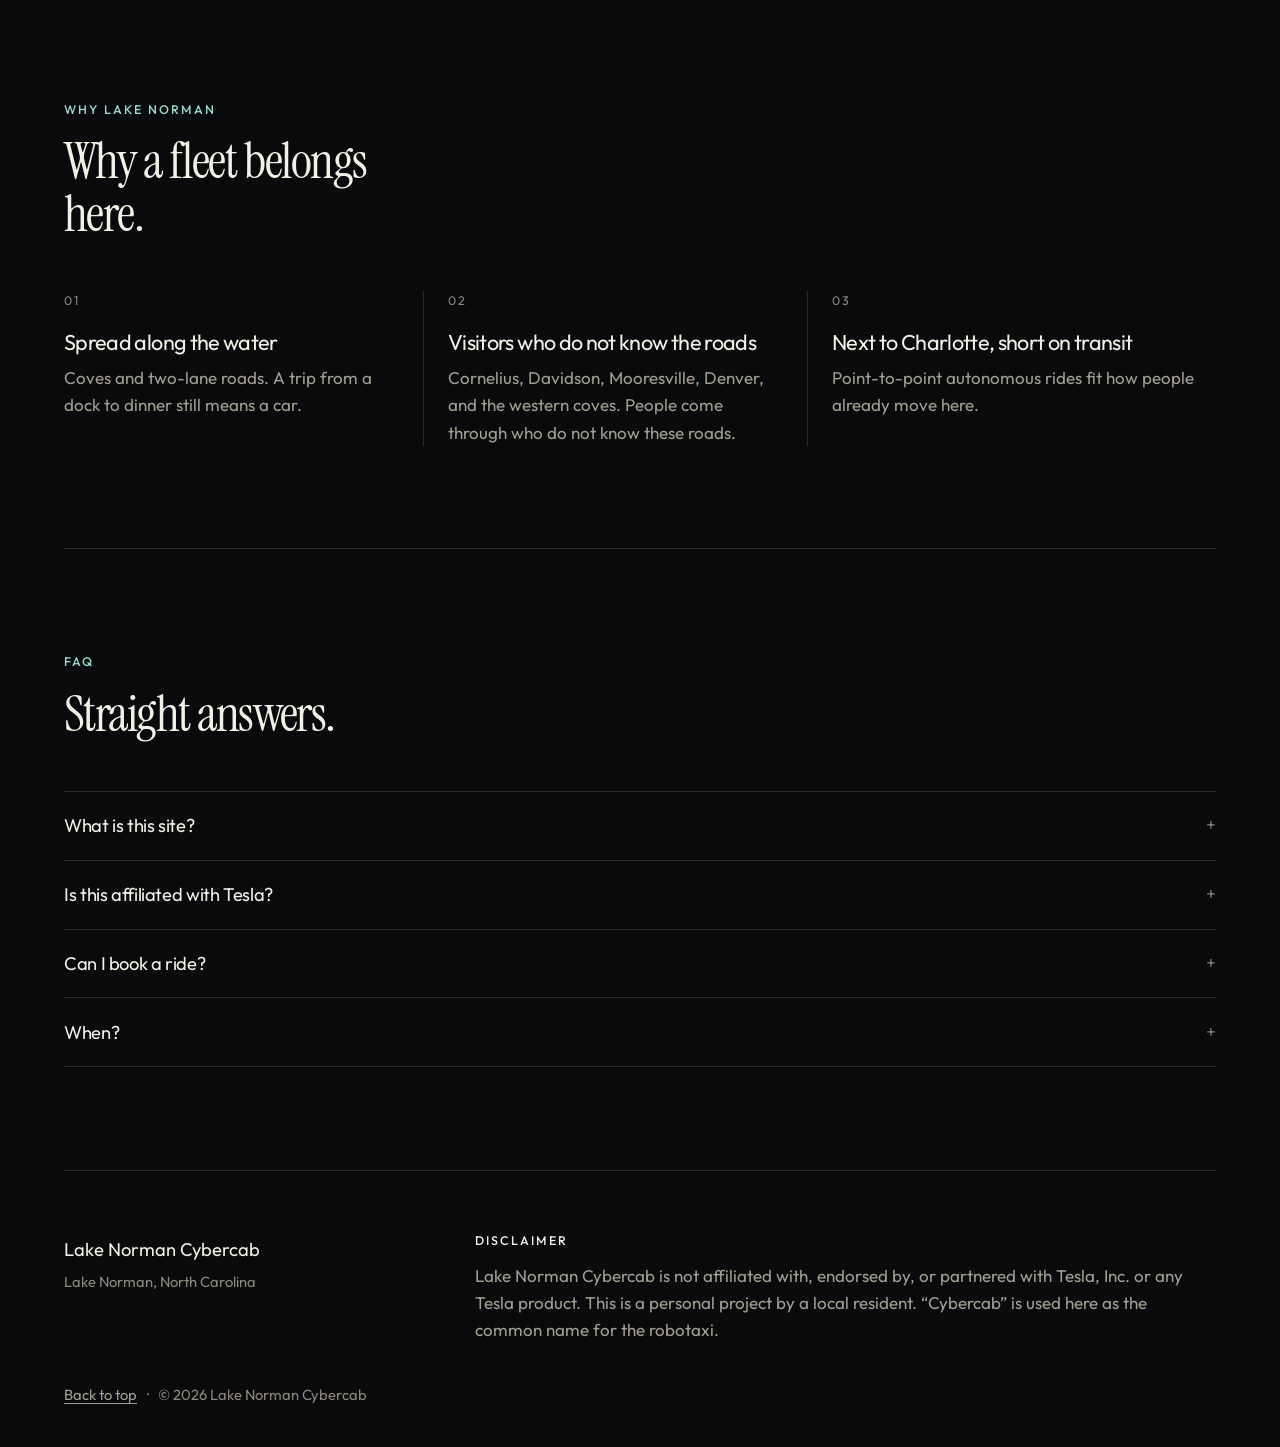
==== commit 1d8781af: "Reframe the page as a small local Cybercab fleet. Remove the interest form and every email path, and" ====
--- a/index.html
+++ b/index.html
@@ -3,10 +3,10 @@
   <head>
     <meta charset="utf-8" />
     <meta name="viewport" content="width=device-width, initial-scale=1" />
-    <title>Lake Norman Cybercab — Want autonomous rides on the lake</title>
+    <title>Lake Norman Cybercab — A small robotaxi fleet on the lake</title>
     <meta
       name="description"
-      content="A personal advocacy page for Lake Norman, North Carolina. Residents and visitors can show interest in autonomous robotaxi service around the lake. Not a booking site."
+      content="A Lake Norman project to buy Cybercabs and run a small autonomous fleet locally. Not a booking site. Not affiliated with Tesla."
     />
     <link rel="canonical" href="https://lakenormancybercab.com/" />
     <meta name="robots" content="index, follow" />
@@ -16,10 +16,10 @@
 
     <meta property="og:type" content="website" />
     <meta property="og:site_name" content="Lake Norman Cybercab" />
-    <meta property="og:title" content="Lake Norman Cybercab — Want autonomous rides on the lake" />
+    <meta property="og:title" content="Lake Norman Cybercab — A small robotaxi fleet on the lake" />
     <meta
       property="og:description"
-      content="Residents and visitors asking for Cybercab robotaxi service on Lake Norman. Show your interest. Not a booking site."
+      content="A Lake Norman project to buy Cybercabs and run a small autonomous fleet locally. Not a booking site. Not affiliated with Tesla."
     />
     <meta property="og:url" content="https://lakenormancybercab.com/" />
     <meta property="og:locale" content="en_US" />
@@ -36,10 +36,10 @@
     />
 
     <meta name="twitter:card" content="summary_large_image" />
-    <meta name="twitter:title" content="Lake Norman Cybercab — Want autonomous rides on the lake" />
+    <meta name="twitter:title" content="Lake Norman Cybercab — A small robotaxi fleet on the lake" />
     <meta
       name="twitter:description"
-      content="Residents and visitors asking for Cybercab robotaxi service on Lake Norman. Show your interest. Not a booking site."
+      content="A Lake Norman project to buy Cybercabs and run a small autonomous fleet locally. Not a booking site. Not affiliated with Tesla."
     />
     <meta
       name="twitter:image"
@@ -68,7 +68,7 @@
         "@type": "WebSite",
         "name": "Lake Norman Cybercab",
         "url": "https://lakenormancybercab.com/",
-        "description": "A personal advocacy page for residents and visitors who want autonomous robotaxi service on Lake Norman, North Carolina.",
+        "description": "A Lake Norman project to buy Cybercabs and run a small autonomous fleet locally. Not a booking site. Not affiliated with Tesla.",
         "inLanguage": "en"
       }
     </script>
@@ -84,7 +84,6 @@
       <nav class="site-nav" aria-label="Page">
         <a href="#why">Why here</a>
         <a href="#vehicle">The vehicle</a>
-        <a href="#interest">Show interest</a>
         <a href="#faq">FAQ</a>
       </nav>
     </header>
@@ -93,20 +92,19 @@
       <section class="hero" id="top" aria-labelledby="hero-title">
         <div class="hero-copy">
           <p class="kicker">Lake Norman, North Carolina</p>
-          <h1 id="hero-title">Want Cybercab<br /> in Lake Norman.</h1>
+          <h1 id="hero-title">Building a Cybercab fleet on Lake Norman.</h1>
           <p class="lede">
-            Residents and visitors are asking for autonomous robotaxi service on the lake —
-            fewer car trips between coves, towns, and the Charlotte metro. This page is how
-            we show that interest. It does not book a ride.
+            I’m planning to buy a Cybercab or two and put them to work around the lake —
+            point-to-point rides between the shore towns and the Charlotte metro. This page
+            is that project. It does not book a ride.
           </p>
           <div class="hero-actions">
-            <a class="button button-primary" href="#interest">Show your interest</a>
-            <a class="button button-ghost" href="#why">Why Lake Norman</a>
+            <a class="button button-primary" href="#why">Why Lake Norman</a>
+            <a class="button button-ghost" href="#vehicle">The vehicle</a>
           </div>
           <p class="disclaimer" id="disclaimer">
             Lake Norman Cybercab is not affiliated with, endorsed by, or partnered with
-            Tesla, Inc. or any Tesla product. This is an original page by a local resident
-            and advocate.
+            Tesla, Inc. or any Tesla product. This is a personal project by a local resident.
           </p>
         </div>
 
@@ -133,8 +131,8 @@
           <p class="kicker">The vehicle</p>
           <h2 id="vehicle-title">Photographs of the Cybercab.</h2>
           <p class="section-note">
-            Side, rear, and cabin. Independent photographs of the robotaxi residents are
-            asking about, published here with credit.
+            Side, rear, and cabin. Independent photographs of the vehicle this fleet would
+            use, published here with credit.
           </p>
         </div>
         <ul class="photo-strip">
@@ -205,109 +203,29 @@
       <section class="why" id="why" aria-labelledby="why-title">
         <div class="section-intro">
           <p class="kicker">Why Lake Norman</p>
-          <h2 id="why-title">The lake is the reason a ride matters.</h2>
+          <h2 id="why-title">Why a fleet belongs here.</h2>
         </div>
         <ol class="reasons">
           <li>
             <h3>Spread along the water</h3>
             <p>
-              Coves, peninsulas, and two-lane roads. A trip from a dock to dinner, or from
-              one shore town to another, still usually means a car.
+              Coves and two-lane roads. A trip from a dock to dinner still means a car.
             </p>
           </li>
           <li>
             <h3>Visitors who do not know the roads</h3>
             <p>
-              Boaters, renters, and weekend traffic pass through Cornelius, Davidson,
-              Mooresville, Denver, and the western coves. Many of them should not need to
-              rent a car for a Saturday.
+              Cornelius, Davidson, Mooresville, Denver, and the western coves. People come
+              through who do not know these roads.
             </p>
           </li>
           <li>
             <h3>Next to Charlotte, short on transit</h3>
             <p>
-              The lake towns sit on the edge of a large metro and remain hard to cross
-              without driving. A point-to-point autonomous ride would fit the way people
-              already move here.
+              Point-to-point autonomous rides fit how people already move here.
             </p>
           </li>
         </ol>
-      </section>
-
-      <section class="interest" id="interest" aria-labelledby="interest-title">
-        <div class="interest-copy">
-          <p class="kicker">How you can help</p>
-          <h2 id="interest-title">Show that people here want it.</h2>
-          <p>
-            Leave an email, and the area you care about if you want. A short note helps —
-            where you live, where you visit, the trips you wish you did not have to drive.
-          </p>
-          <p>
-            This is a count of local interest. It is not a waitlist for a vehicle, and it
-            is not a promise that service is coming.
-          </p>
-        </div>
-
-        <form id="interest-form" class="interest-form" method="post" enctype="text/plain" action="mailto:chadakeith@gmail.com?subject=Lake%20Norman%20Cybercab%20%E2%80%94%20interest" novalidate>
-          <p class="form-note" id="form-note">
-            For now this opens an email to the person who made this page. Send that email
-            to be counted.
-          </p>
-
-          <div class="field">
-            <label for="name">Name <span class="optional">optional</span></label>
-            <input id="name" name="name" type="text" autocomplete="name" maxlength="120" />
-          </div>
-
-          <div class="field">
-            <label for="email">Email</label>
-            <input
-              id="email"
-              name="email"
-              type="email"
-              autocomplete="email"
-              inputmode="email"
-              required
-              maxlength="200"
-              aria-describedby="email-hint"
-            />
-            <p class="hint" id="email-hint">Required. Used only to understand local interest.</p>
-          </div>
-
-          <div class="field">
-            <label for="area">Zip or area <span class="optional">optional</span></label>
-            <input
-              id="area"
-              name="area"
-              type="text"
-              maxlength="80"
-              placeholder="28031 or Cornelius"
-            />
-          </div>
-
-          <div class="field">
-            <label for="comment">Comment <span class="optional">optional</span></label>
-            <textarea id="comment" name="comment" rows="4" maxlength="1000"></textarea>
-          </div>
-
-          <p class="hp">
-            <label for="company">Company</label>
-            <input id="company" name="_gotcha" type="text" tabindex="-1" autocomplete="off" />
-          </p>
-
-          <input type="hidden" name="_subject" value="Lake Norman Cybercab — interest" />
-
-          <button class="button button-primary" type="submit">Send interest</button>
-          <p class="form-status" id="form-status" role="status" aria-live="polite"></p>
-
-          <noscript>
-            <p class="form-note">
-              JavaScript is off. Email
-              <a href="mailto:chadakeith@gmail.com?subject=Lake%20Norman%20Cybercab%20%E2%80%94%20interest">chadakeith@gmail.com</a>
-              with your name, area, and a short note.
-            </p>
-          </noscript>
-        </form>
       </section>
 
       <section class="faq" id="faq" aria-labelledby="faq-title">
@@ -319,33 +237,27 @@
           <details>
             <summary>What is this site?</summary>
             <p>
-              A personal advocacy page. People who live around Lake Norman or visit it can
-              say they want autonomous robotaxi service here. It is not a company, not a
-              ride app, and not a way to reserve a vehicle.
-            </p>
-          </details>
-          <details>
-            <summary>Is this affiliated with the company that builds Cybercab?</summary>
+              A personal page for a planned small Cybercab fleet on Lake Norman. Not a
+              company pitch deck, not a ride app, not a way to reserve a vehicle today.
+            </p>
+          </details>
+          <details>
+            <summary>Is this affiliated with Tesla?</summary>
             <p>
               No. Lake Norman Cybercab is not affiliated with, endorsed by, or partnered
-              with Tesla, Inc. or any Tesla product. An individual resident made this page
-              to gather local interest.
-            </p>
-          </details>
-          <details>
-            <summary>What happens to my email?</summary>
-            <p>
-              It goes to the person who published this page, at the address in the form, so
-              they can see who wants service and send an occasional update. It is not sold,
-              and it is not passed to a car company. Reply to that email if you want your
-              note removed.
-            </p>
-          </details>
-          <details>
-            <summary>Will showing interest bring service here?</summary>
-            <p>
-              No one on this page can promise routes, dates, or vehicles. A visible count
-              of residents and visitors is the useful thing this site can do.
+              with Tesla, Inc. or any Tesla product. This is a personal project by a local
+              resident.
+            </p>
+          </details>
+          <details>
+            <summary>Can I book a ride?</summary>
+            <p>Not yet. There is no service running from this site.</p>
+          </details>
+          <details>
+            <summary>When?</summary>
+            <p>
+              When vehicles are available and the local operation is ready — this page is
+              the project marker, not a launch date.
             </p>
           </details>
         </div>
@@ -361,18 +273,8 @@
         <h2>Disclaimer</h2>
         <p>
           Lake Norman Cybercab is not affiliated with, endorsed by, or partnered with
-          Tesla, Inc. or any Tesla product. This is an original page by a local resident
-          and advocate. “Cybercab” is used here as the common name for the autonomous
-          robotaxi concept residents are asking for.
-        </p>
-      </div>
-      <div class="footer-privacy">
-        <h2>Privacy</h2>
-        <p>
-          Interest notes are email to
-          <a href="mailto:chadakeith@gmail.com">chadakeith@gmail.com</a>. They are kept so
-          this advocate can understand local demand. They are not sold or shared with a
-          manufacturer. Ask in a reply if you want yours deleted.
+          Tesla, Inc. or any Tesla product. This is a personal project by a local resident.
+          “Cybercab” is used here as the common name for the robotaxi.
         </p>
       </div>
       <p class="footer-meta">
--- a/css/styles.css
+++ b/css/styles.css
@@ -7,7 +7,6 @@
   --line: rgba(243, 240, 232, 0.14);
   --line-strong: rgba(243, 240, 232, 0.28);
   --accent: #9adbd4;
-  --danger: #f0b4a8;
   --header: 4.5rem;
   --content: 72rem;
   --serif: "Instrument Serif", "Iowan Old Style", Palatino, Georgia, serif;
@@ -364,116 +363,15 @@
 }
 
 .reasons p,
-.interest-copy p,
 .faq-list p,
-.footer-privacy p,
 .footer-disclaimer p {
   margin: 0;
   color: var(--muted);
 }
 
-.interest-copy p + p,
 .faq-list p,
-.footer-disclaimer p,
-.footer-privacy p {
+.footer-disclaimer p {
   margin-top: 0.9rem;
-}
-
-.interest {
-  display: grid;
-  grid-template-columns: minmax(0, 0.9fr) minmax(0, 1.1fr);
-  gap: clamp(2rem, 5vw, 4rem);
-  align-items: start;
-  padding: clamp(3.5rem, 8vw, 6.5rem) 0;
-  border-top: 1px solid var(--line);
-}
-
-.interest-form {
-  background: var(--bg-elev);
-  border: 1px solid var(--line);
-  border-radius: 1.25rem;
-  padding: clamp(1.25rem, 3vw, 2rem);
-}
-
-.form-note,
-.hint,
-.form-status {
-  color: var(--muted);
-  font-size: 0.92rem;
-}
-
-.form-note {
-  margin: 0 0 1.25rem;
-}
-
-.field {
-  display: flex;
-  flex-direction: column;
-  gap: 0.4rem;
-  margin-bottom: 1rem;
-}
-
-.field label {
-  font-size: 0.92rem;
-  font-weight: 500;
-}
-
-.optional {
-  color: var(--faint);
-  font-weight: 400;
-}
-
-.hint {
-  margin: 0;
-}
-
-input,
-textarea {
-  width: 100%;
-  border: 1px solid var(--line-strong);
-  background: #0c0d0f;
-  color: var(--ink);
-  border-radius: 0.7rem;
-  padding: 0.8rem 0.9rem;
-  font: inherit;
-  font-size: 1rem;
-}
-
-textarea {
-  resize: vertical;
-  min-height: 7rem;
-}
-
-input::placeholder {
-  color: var(--faint);
-}
-
-input:focus-visible,
-textarea:focus-visible {
-  outline: 2px solid var(--accent);
-  outline-offset: 1px;
-  border-color: transparent;
-}
-
-.was-validated input:invalid {
-  border-color: var(--danger);
-}
-
-.form-status {
-  min-height: 1.4rem;
-  margin: 0.85rem 0 0;
-}
-
-.form-status.is-error {
-  color: var(--danger);
-}
-
-.hp {
-  position: absolute;
-  left: -9999px;
-  width: 1px;
-  height: 1px;
-  overflow: hidden;
 }
 
 .faq-list {
@@ -521,7 +419,7 @@
   padding: clamp(2.5rem, 6vw, 4rem) 0 2.5rem;
   border-top: 1px solid var(--line);
   display: grid;
-  grid-template-columns: 0.8fr 1.2fr 1fr;
+  grid-template-columns: 0.8fr 1.6fr;
   gap: 2rem 2.5rem;
 }
 
@@ -540,8 +438,7 @@
   margin: 0.4rem 0 0;
 }
 
-.footer-disclaimer h2,
-.footer-privacy h2 {
+.footer-disclaimer h2 {
   font-family: var(--sans);
   font-size: 0.78rem;
   font-weight: 500;
@@ -593,7 +490,6 @@
   }
 
   .hero,
-  .interest,
   .reasons,
   .photo-strip,
   .site-footer {
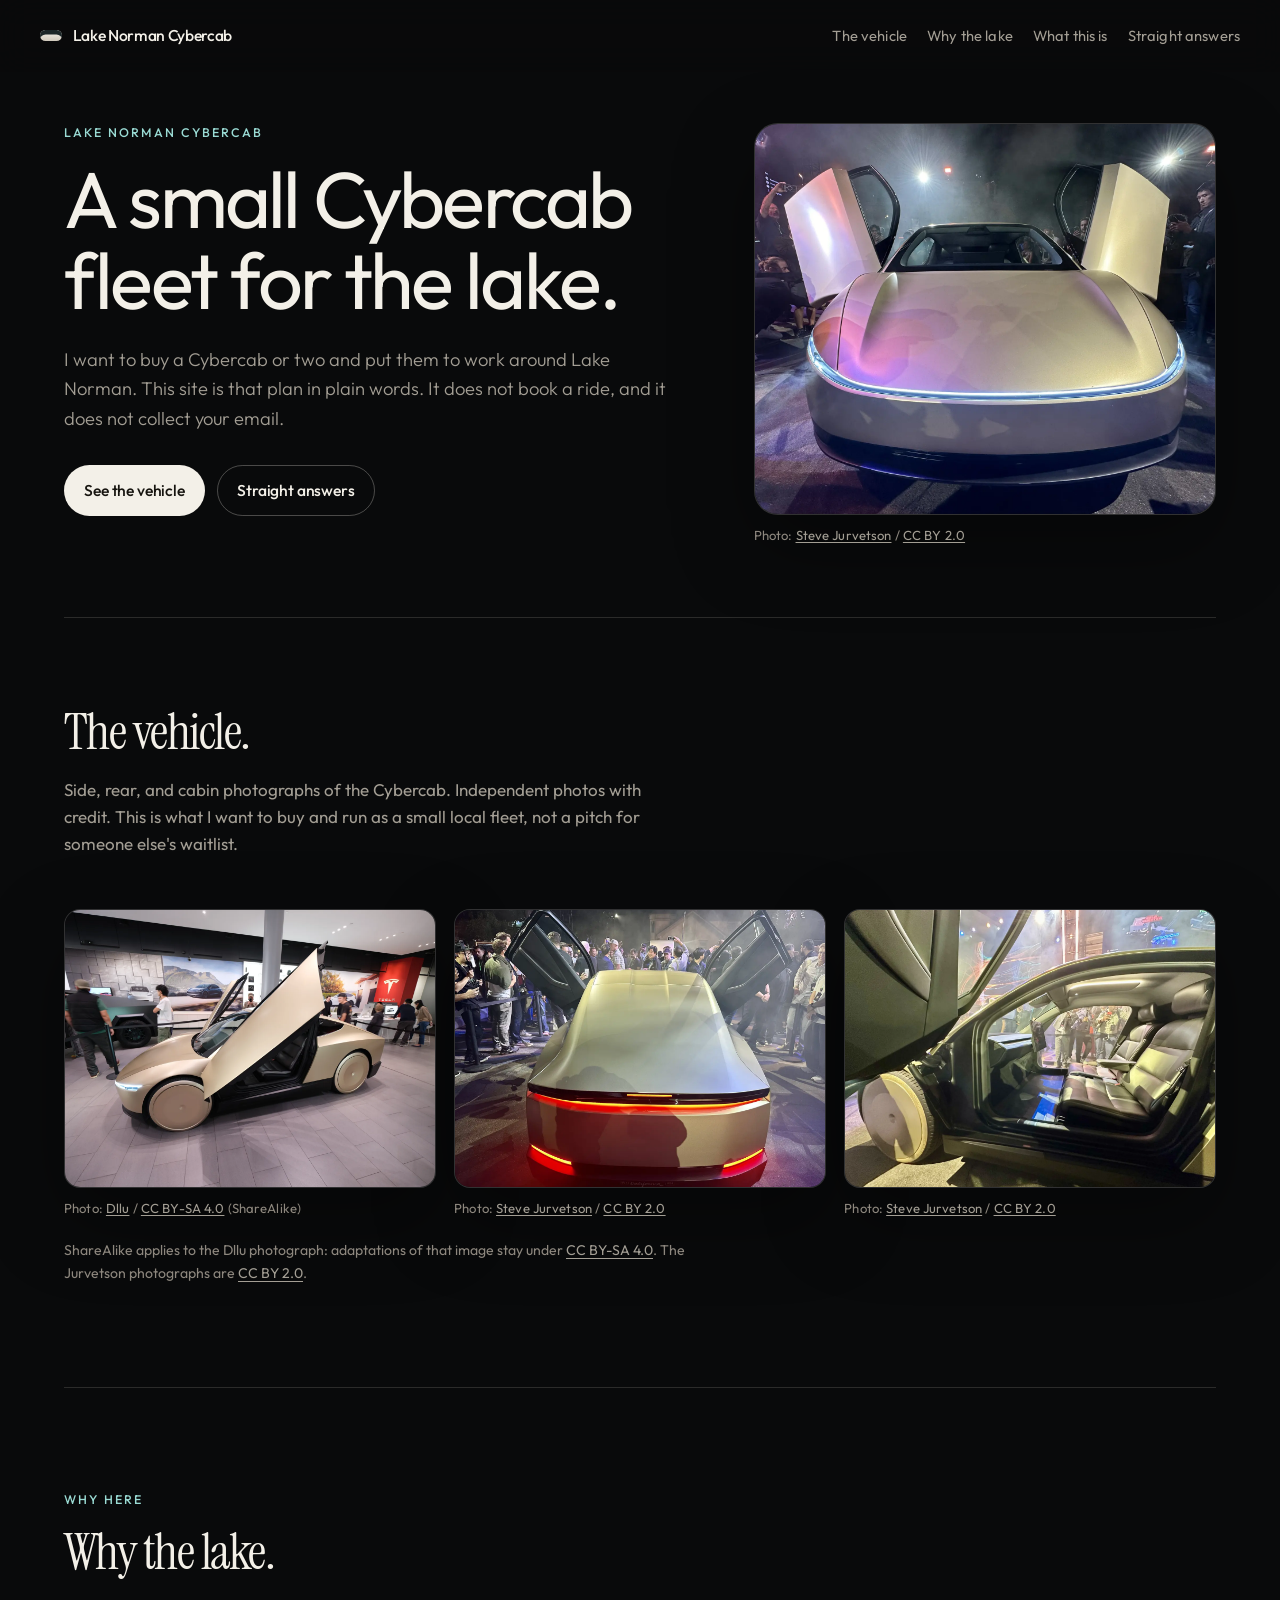
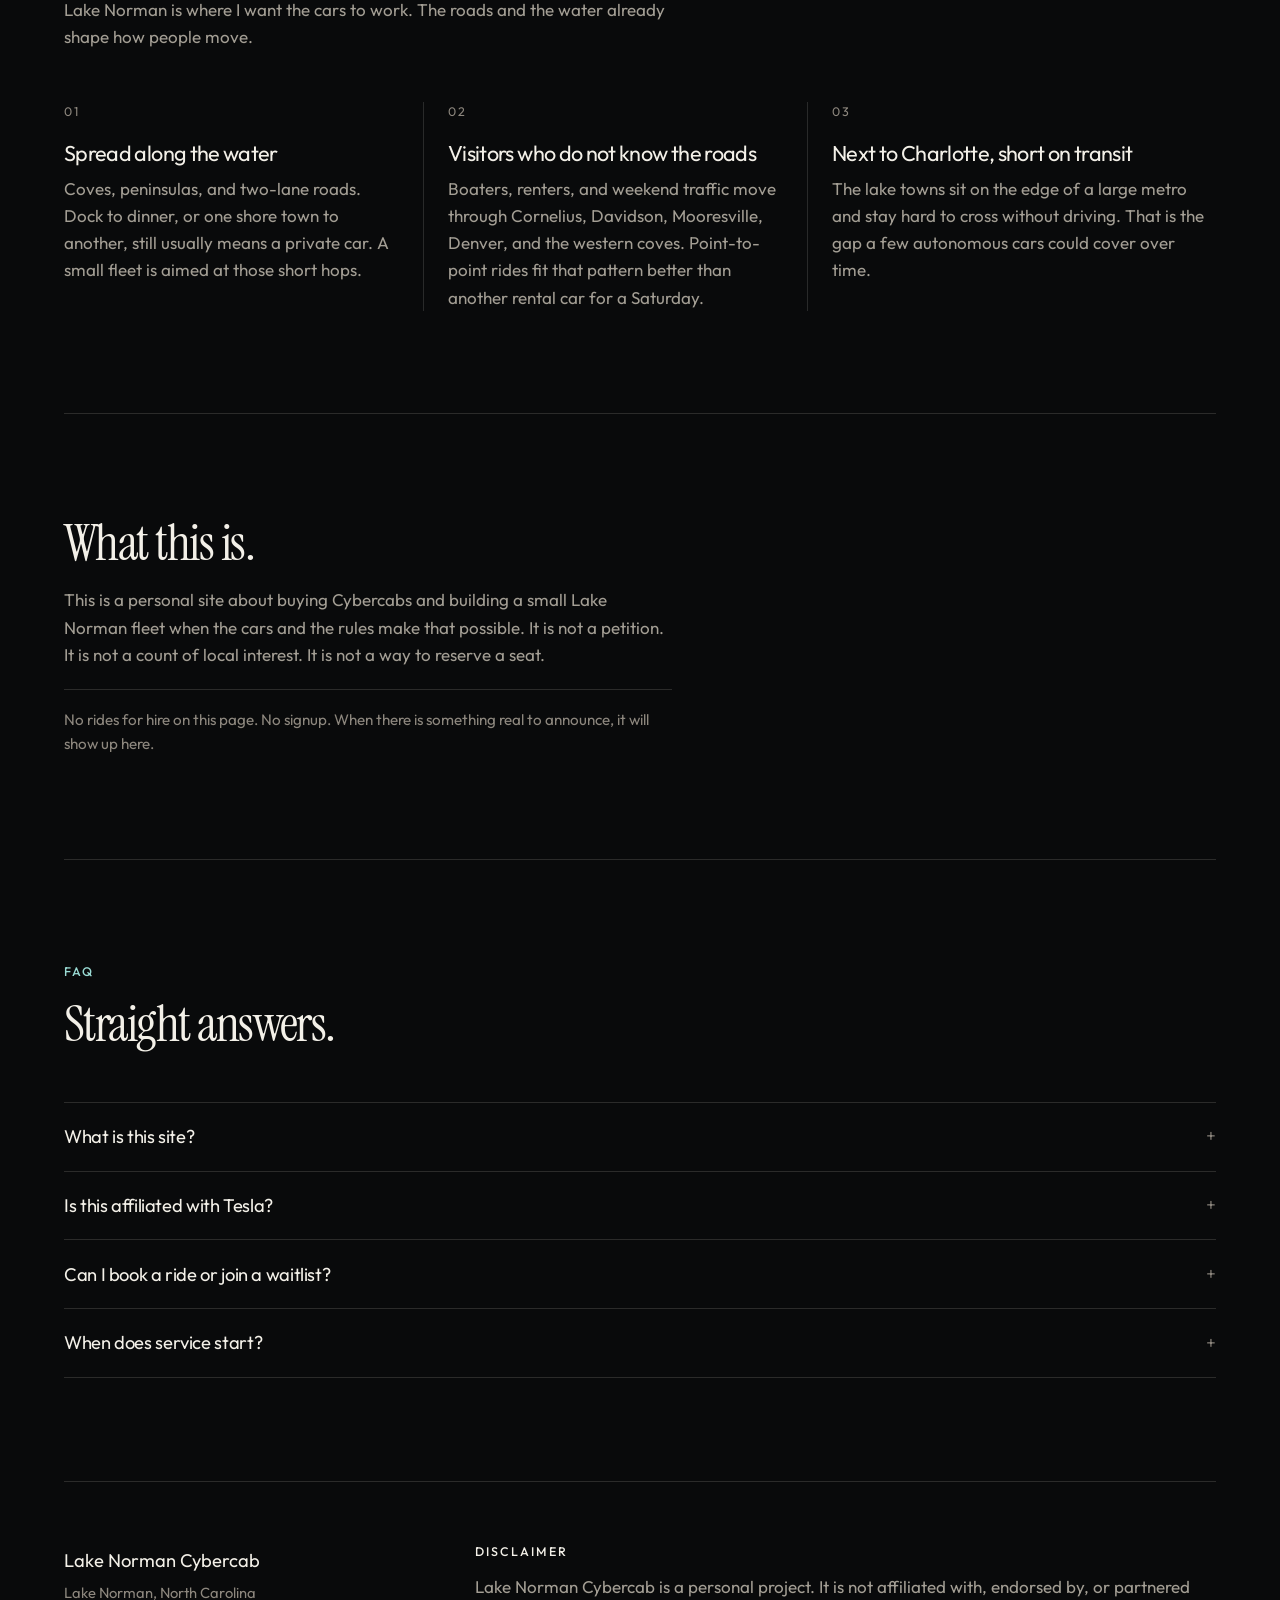
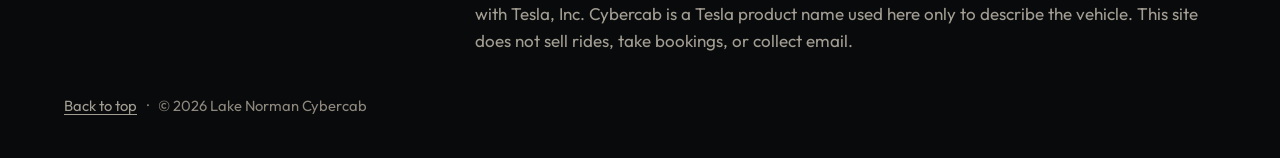
==== commit 378102ad: "Use the humanizer copy for the fleet page. Replace the earlier draft with the plain-language plan, i" ====
--- a/index.html
+++ b/index.html
@@ -3,10 +3,10 @@
   <head>
     <meta charset="utf-8" />
     <meta name="viewport" content="width=device-width, initial-scale=1" />
-    <title>Lake Norman Cybercab — A small robotaxi fleet on the lake</title>
+    <title>Lake Norman Cybercab</title>
     <meta
       name="description"
-      content="A Lake Norman project to buy Cybercabs and run a small autonomous fleet locally. Not a booking site. Not affiliated with Tesla."
+      content="A personal plan to buy a Cybercab or two and run a small autonomous fleet around Lake Norman. Not Tesla. Not a ride app."
     />
     <link rel="canonical" href="https://lakenormancybercab.com/" />
     <meta name="robots" content="index, follow" />
@@ -16,10 +16,10 @@
 
     <meta property="og:type" content="website" />
     <meta property="og:site_name" content="Lake Norman Cybercab" />
-    <meta property="og:title" content="Lake Norman Cybercab — A small robotaxi fleet on the lake" />
+    <meta property="og:title" content="Lake Norman Cybercab" />
     <meta
       property="og:description"
-      content="A Lake Norman project to buy Cybercabs and run a small autonomous fleet locally. Not a booking site. Not affiliated with Tesla."
+      content="A personal plan to buy a Cybercab or two and run a small autonomous fleet around Lake Norman. Not Tesla. Not a ride app."
     />
     <meta property="og:url" content="https://lakenormancybercab.com/" />
     <meta property="og:locale" content="en_US" />
@@ -36,10 +36,10 @@
     />
 
     <meta name="twitter:card" content="summary_large_image" />
-    <meta name="twitter:title" content="Lake Norman Cybercab — A small robotaxi fleet on the lake" />
+    <meta name="twitter:title" content="Lake Norman Cybercab" />
     <meta
       name="twitter:description"
-      content="A Lake Norman project to buy Cybercabs and run a small autonomous fleet locally. Not a booking site. Not affiliated with Tesla."
+      content="A personal plan to buy a Cybercab or two and run a small autonomous fleet around Lake Norman. Not Tesla. Not a ride app."
     />
     <meta
       name="twitter:image"
@@ -68,7 +68,7 @@
         "@type": "WebSite",
         "name": "Lake Norman Cybercab",
         "url": "https://lakenormancybercab.com/",
-        "description": "A Lake Norman project to buy Cybercabs and run a small autonomous fleet locally. Not a booking site. Not affiliated with Tesla.",
+        "description": "A personal plan to buy a Cybercab or two and run a small autonomous fleet around Lake Norman. Not Tesla. Not a ride app.",
         "inLanguage": "en"
       }
     </script>
@@ -82,30 +82,27 @@
         <span class="brand-text">Lake Norman Cybercab</span>
       </a>
       <nav class="site-nav" aria-label="Page">
-        <a href="#why">Why here</a>
         <a href="#vehicle">The vehicle</a>
-        <a href="#faq">FAQ</a>
+        <a href="#why">Why the lake</a>
+        <a href="#plan">What this is</a>
+        <a href="#faq">Straight answers</a>
       </nav>
     </header>
 
     <main id="main">
       <section class="hero" id="top" aria-labelledby="hero-title">
         <div class="hero-copy">
-          <p class="kicker">Lake Norman, North Carolina</p>
-          <h1 id="hero-title">Building a Cybercab fleet on Lake Norman.</h1>
+          <p class="kicker">Lake Norman Cybercab</p>
+          <h1 id="hero-title">A small Cybercab fleet for the lake.</h1>
           <p class="lede">
-            I’m planning to buy a Cybercab or two and put them to work around the lake —
-            point-to-point rides between the shore towns and the Charlotte metro. This page
-            is that project. It does not book a ride.
+            I want to buy a Cybercab or two and put them to work around Lake Norman. This
+            site is that plan in plain words. It does not book a ride, and it does not
+            collect your email.
           </p>
           <div class="hero-actions">
-            <a class="button button-primary" href="#why">Why Lake Norman</a>
-            <a class="button button-ghost" href="#vehicle">The vehicle</a>
+            <a class="button button-primary" href="#vehicle">See the vehicle</a>
+            <a class="button button-ghost" href="#faq">Straight answers</a>
           </div>
-          <p class="disclaimer" id="disclaimer">
-            Lake Norman Cybercab is not affiliated with, endorsed by, or partnered with
-            Tesla, Inc. or any Tesla product. This is a personal project by a local resident.
-          </p>
         </div>
 
         <figure class="hero-art">
@@ -128,11 +125,11 @@
 
       <section class="vehicle" id="vehicle" aria-labelledby="vehicle-title">
         <div class="section-intro">
-          <p class="kicker">The vehicle</p>
-          <h2 id="vehicle-title">Photographs of the Cybercab.</h2>
+          <h2 id="vehicle-title">The vehicle.</h2>
           <p class="section-note">
-            Side, rear, and cabin. Independent photographs of the vehicle this fleet would
-            use, published here with credit.
+            Side, rear, and cabin photographs of the Cybercab. Independent photos with
+            credit. This is what I want to buy and run as a small local fleet, not a pitch
+            for someone else's waitlist.
           </p>
         </div>
         <ul class="photo-strip">
@@ -202,30 +199,53 @@
 
       <section class="why" id="why" aria-labelledby="why-title">
         <div class="section-intro">
-          <p class="kicker">Why Lake Norman</p>
-          <h2 id="why-title">Why a fleet belongs here.</h2>
+          <p class="kicker">Why here</p>
+          <h2 id="why-title">Why the lake.</h2>
+          <p class="section-note">
+            Lake Norman is where I want the cars to work. The roads and the water already
+            shape how people move.
+          </p>
         </div>
         <ol class="reasons">
           <li>
             <h3>Spread along the water</h3>
             <p>
-              Coves and two-lane roads. A trip from a dock to dinner still means a car.
+              Coves, peninsulas, and two-lane roads. Dock to dinner, or one shore town to
+              another, still usually means a private car. A small fleet is aimed at those
+              short hops.
             </p>
           </li>
           <li>
             <h3>Visitors who do not know the roads</h3>
             <p>
-              Cornelius, Davidson, Mooresville, Denver, and the western coves. People come
-              through who do not know these roads.
+              Boaters, renters, and weekend traffic move through Cornelius, Davidson,
+              Mooresville, Denver, and the western coves. Point-to-point rides fit that
+              pattern better than another rental car for a Saturday.
             </p>
           </li>
           <li>
             <h3>Next to Charlotte, short on transit</h3>
             <p>
-              Point-to-point autonomous rides fit how people already move here.
+              The lake towns sit on the edge of a large metro and stay hard to cross
+              without driving. That is the gap a few autonomous cars could cover over time.
             </p>
           </li>
         </ol>
+      </section>
+
+      <section class="plan" id="plan" aria-labelledby="plan-title">
+        <div class="section-intro">
+          <h2 id="plan-title">What this is.</h2>
+          <p class="section-note">
+            This is a personal site about buying Cybercabs and building a small Lake Norman
+            fleet when the cars and the rules make that possible. It is not a petition. It
+            is not a count of local interest. It is not a way to reserve a seat.
+          </p>
+          <p class="plan-status">
+            No rides for hire on this page. No signup. When there is something real to
+            announce, it will show up here.
+          </p>
+        </div>
       </section>
 
       <section class="faq" id="faq" aria-labelledby="faq-title">
@@ -237,27 +257,28 @@
           <details>
             <summary>What is this site?</summary>
             <p>
-              A personal page for a planned small Cybercab fleet on Lake Norman. Not a
-              company pitch deck, not a ride app, not a way to reserve a vehicle today.
+              A personal page about a plan to buy a Cybercab or two and run a small fleet
+              around Lake Norman. It is not a company, not a ride app, and not a way to
+              book a vehicle.
             </p>
           </details>
           <details>
             <summary>Is this affiliated with Tesla?</summary>
             <p>
               No. Lake Norman Cybercab is not affiliated with, endorsed by, or partnered
-              with Tesla, Inc. or any Tesla product. This is a personal project by a local
-              resident.
+              with Tesla, Inc. or any Tesla product. One person built this page for a local
+              fleet idea.
             </p>
           </details>
           <details>
-            <summary>Can I book a ride?</summary>
-            <p>Not yet. There is no service running from this site.</p>
+            <summary>Can I book a ride or join a waitlist?</summary>
+            <p>No. There is no booking, no waitlist, and no email form on this site.</p>
           </details>
           <details>
-            <summary>When?</summary>
-            <p>
-              When vehicles are available and the local operation is ready — this page is
-              the project marker, not a launch date.
+            <summary>When does service start?</summary>
+            <p>
+              Not promised here. The plan is to buy the cars and build the fleet when that
+              is actually doable. This page will stay honest about that.
             </p>
           </details>
         </div>
@@ -272,9 +293,10 @@
       <div class="footer-disclaimer">
         <h2>Disclaimer</h2>
         <p>
-          Lake Norman Cybercab is not affiliated with, endorsed by, or partnered with
-          Tesla, Inc. or any Tesla product. This is a personal project by a local resident.
-          “Cybercab” is used here as the common name for the robotaxi.
+          Lake Norman Cybercab is a personal project. It is not affiliated with, endorsed
+          by, or partnered with Tesla, Inc. Cybercab is a Tesla product name used here only
+          to describe the vehicle. This site does not sell rides, take bookings, or collect
+          email.
         </p>
       </div>
       <p class="footer-meta">
--- a/css/styles.css
+++ b/css/styles.css
@@ -146,7 +146,7 @@
   display: grid;
   grid-template-columns: minmax(0, 1.15fr) minmax(16rem, 0.85fr);
   gap: clamp(2rem, 5vw, 4.5rem);
-  align-items: end;
+  align-items: start;
   padding: clamp(1.75rem, 4vw, 3.25rem) 0 clamp(2.5rem, 6vw, 4.5rem);
 }
 
@@ -240,16 +240,6 @@
   color: var(--ink);
 }
 
-.disclaimer {
-  max-width: 40rem;
-  margin: 1.75rem 0 0;
-  padding-top: 1.25rem;
-  border-top: 1px solid var(--line);
-  color: #ddd8ce;
-  font-size: 0.95rem;
-  line-height: 1.55;
-}
-
 .hero-art {
   margin: 0;
 }
@@ -321,9 +311,23 @@
 }
 
 .why,
+.plan,
 .faq {
   padding: clamp(3.5rem, 8vw, 6.5rem) 0;
   border-top: 1px solid var(--line);
+}
+
+.plan .section-intro {
+  margin-bottom: 0;
+}
+
+.plan-status {
+  max-width: 38rem;
+  margin: 1.35rem 0 0;
+  padding-top: 1.1rem;
+  border-top: 1px solid var(--line);
+  color: var(--faint);
+  font-size: 0.95rem;
 }
 
 .section-intro {
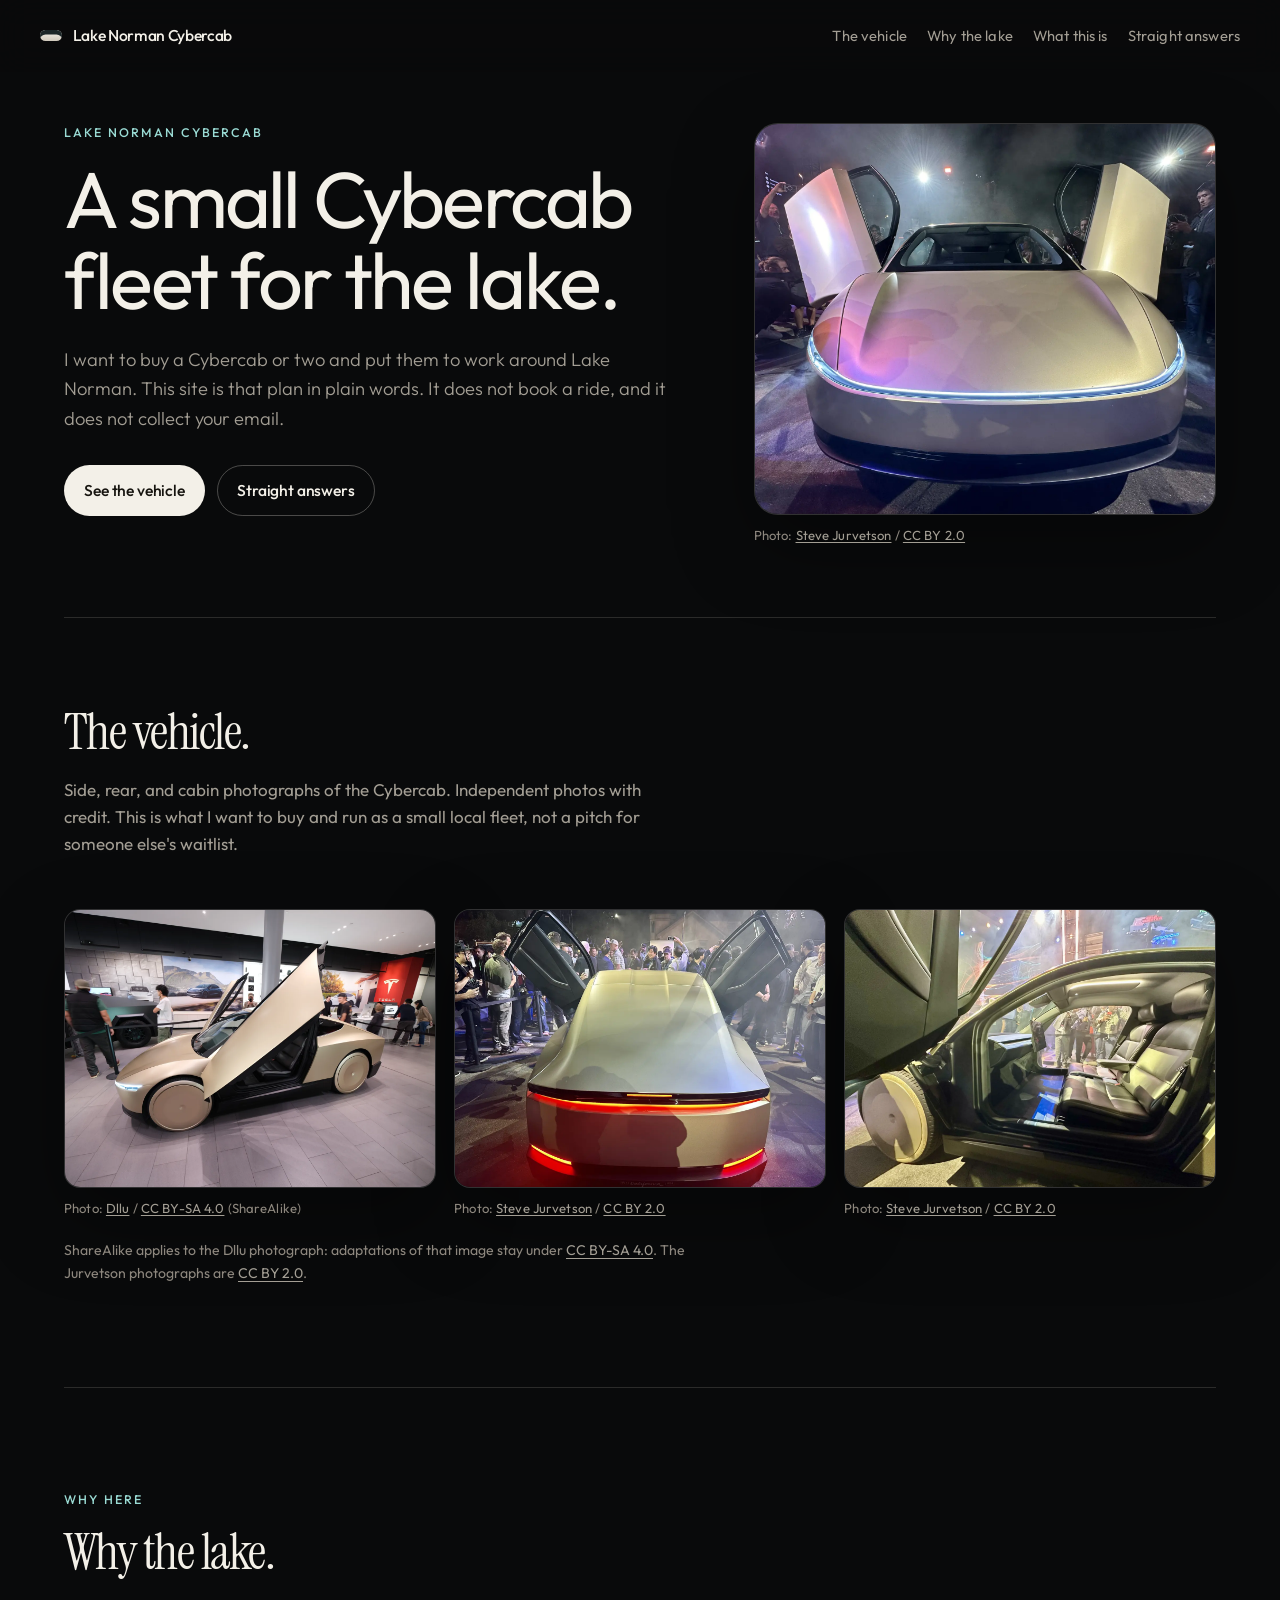
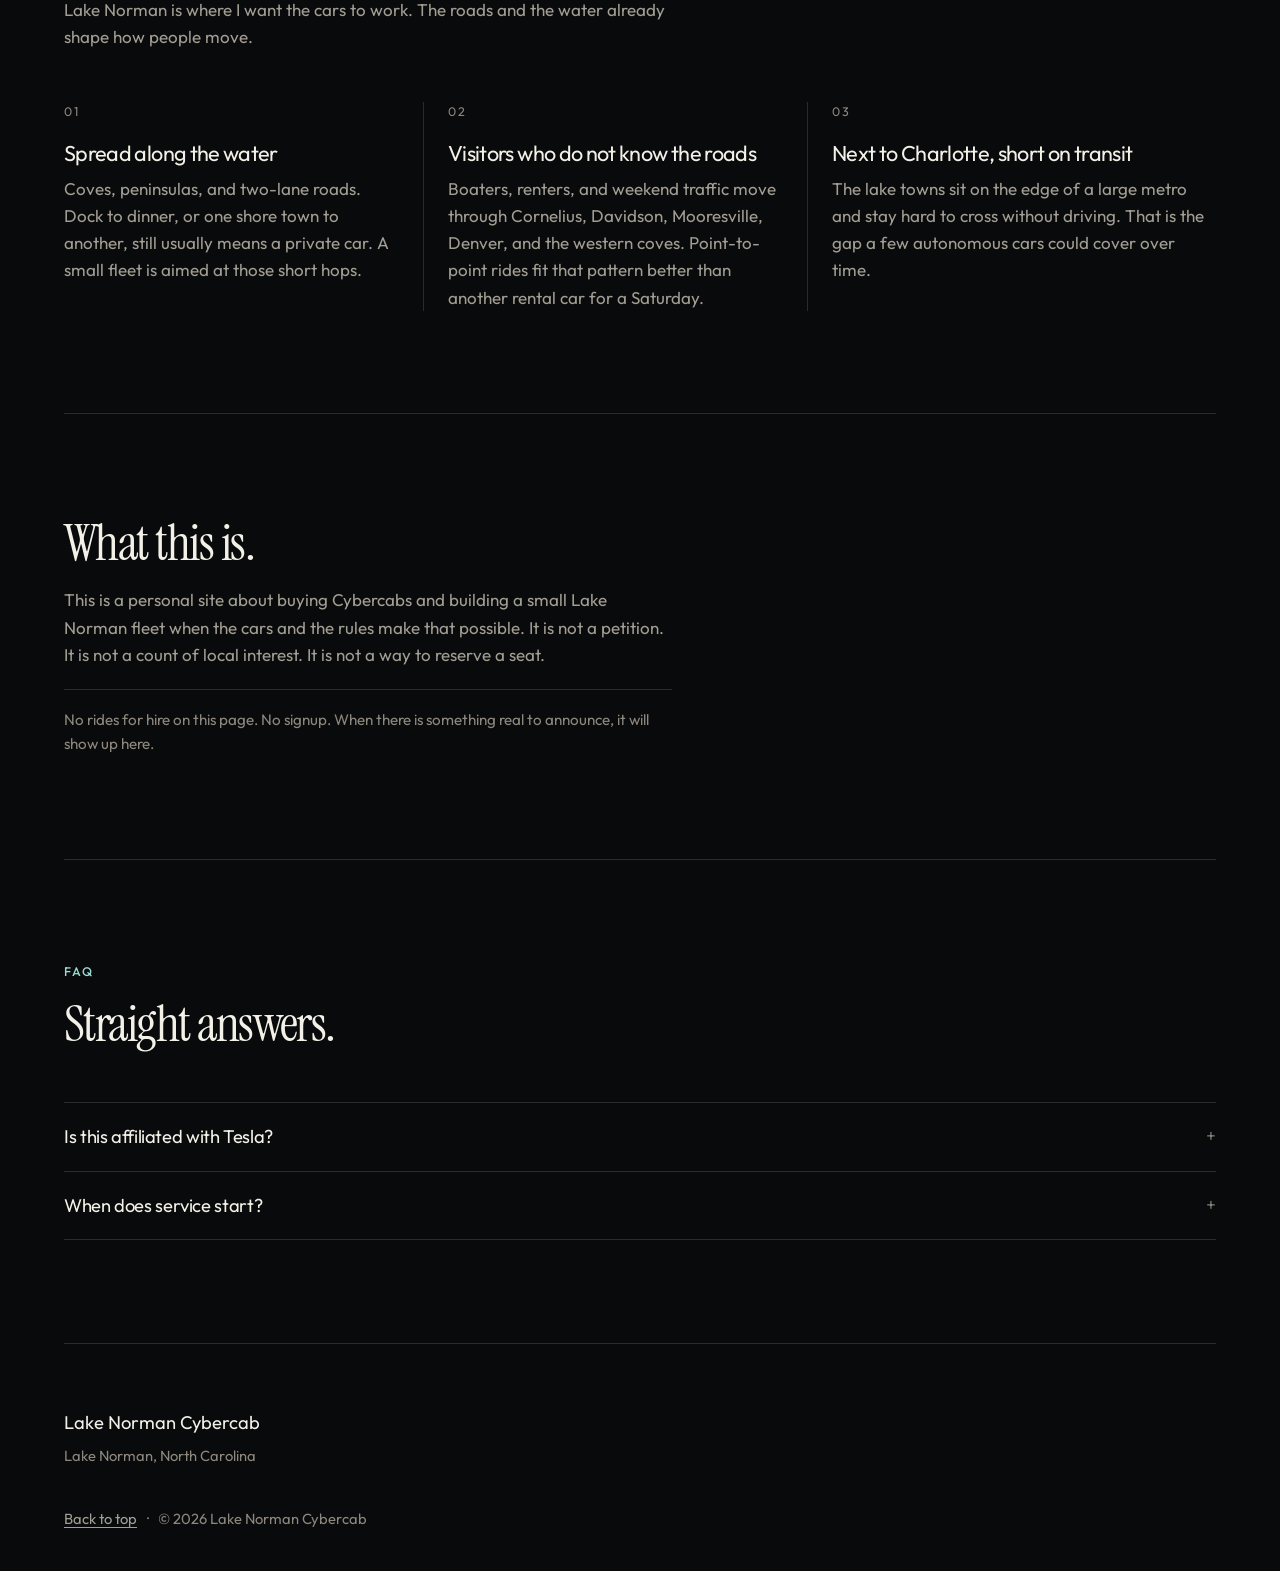
==== commit 2f94d524: "Remove 'What is this site?' and 'Can I book a ride' FAQ items and footer Disclaimer" ====
--- a/index.html
+++ b/index.html
@@ -255,24 +255,12 @@
         </div>
         <div class="faq-list">
           <details>
-            <summary>What is this site?</summary>
-            <p>
-              A personal page about a plan to buy a Cybercab or two and run a small fleet
-              around Lake Norman. It is not a company, not a ride app, and not a way to
-              book a vehicle.
-            </p>
-          </details>
-          <details>
             <summary>Is this affiliated with Tesla?</summary>
             <p>
               No. Lake Norman Cybercab is not affiliated with, endorsed by, or partnered
               with Tesla, Inc. or any Tesla product. One person built this page for a local
               fleet idea.
             </p>
-          </details>
-          <details>
-            <summary>Can I book a ride or join a waitlist?</summary>
-            <p>No. There is no booking, no waitlist, and no email form on this site.</p>
           </details>
           <details>
             <summary>When does service start?</summary>
@@ -289,15 +277,6 @@
       <div class="footer-brand">
         <p class="brand-text">Lake Norman Cybercab</p>
         <p class="footer-place">Lake Norman, North Carolina</p>
-      </div>
-      <div class="footer-disclaimer">
-        <h2>Disclaimer</h2>
-        <p>
-          Lake Norman Cybercab is a personal project. It is not affiliated with, endorsed
-          by, or partnered with Tesla, Inc. Cybercab is a Tesla product name used here only
-          to describe the vehicle. This site does not sell rides, take bookings, or collect
-          email.
-        </p>
       </div>
       <p class="footer-meta">
         <a href="#top">Back to top</a>
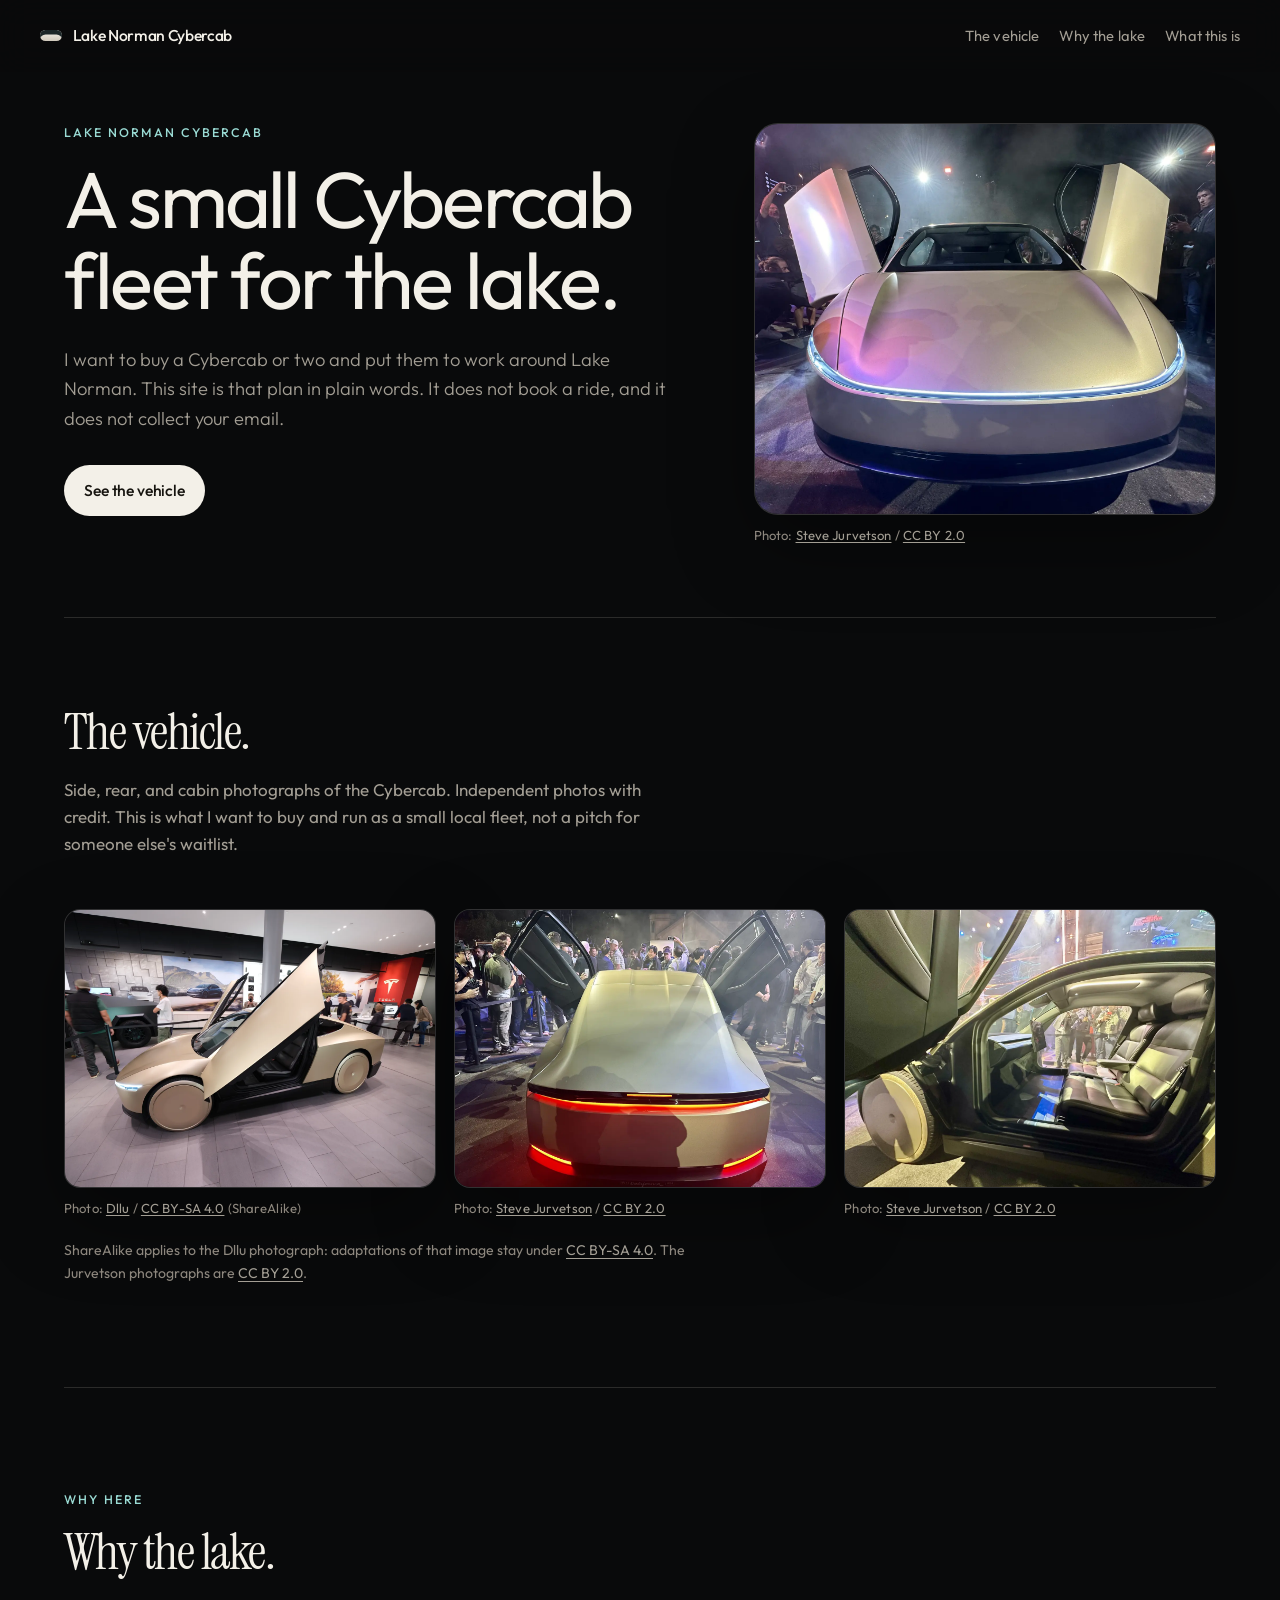
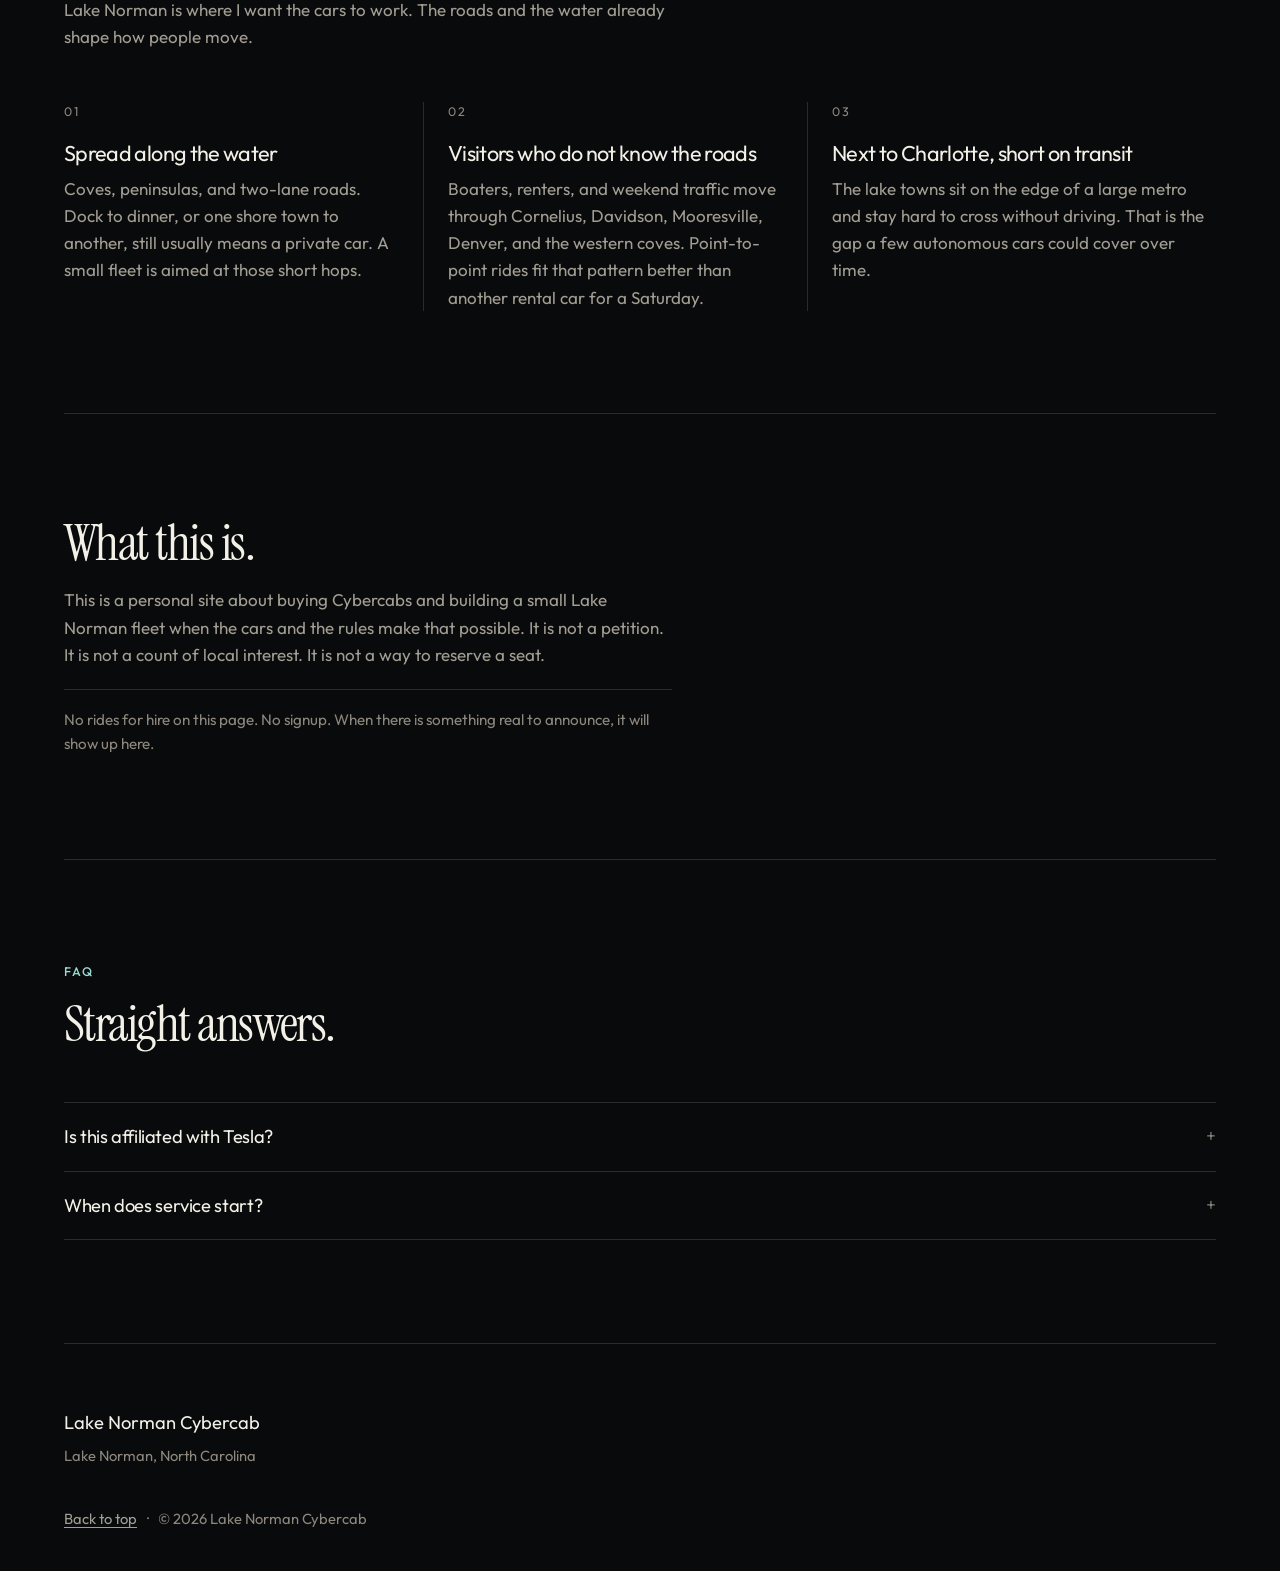
==== commit c67ebf03: "Remove 'Straight answers' nav link and hero button" ====
--- a/index.html
+++ b/index.html
@@ -85,7 +85,6 @@
         <a href="#vehicle">The vehicle</a>
         <a href="#why">Why the lake</a>
         <a href="#plan">What this is</a>
-        <a href="#faq">Straight answers</a>
       </nav>
     </header>
 
@@ -101,7 +100,6 @@
           </p>
           <div class="hero-actions">
             <a class="button button-primary" href="#vehicle">See the vehicle</a>
-            <a class="button button-ghost" href="#faq">Straight answers</a>
           </div>
         </div>
 
